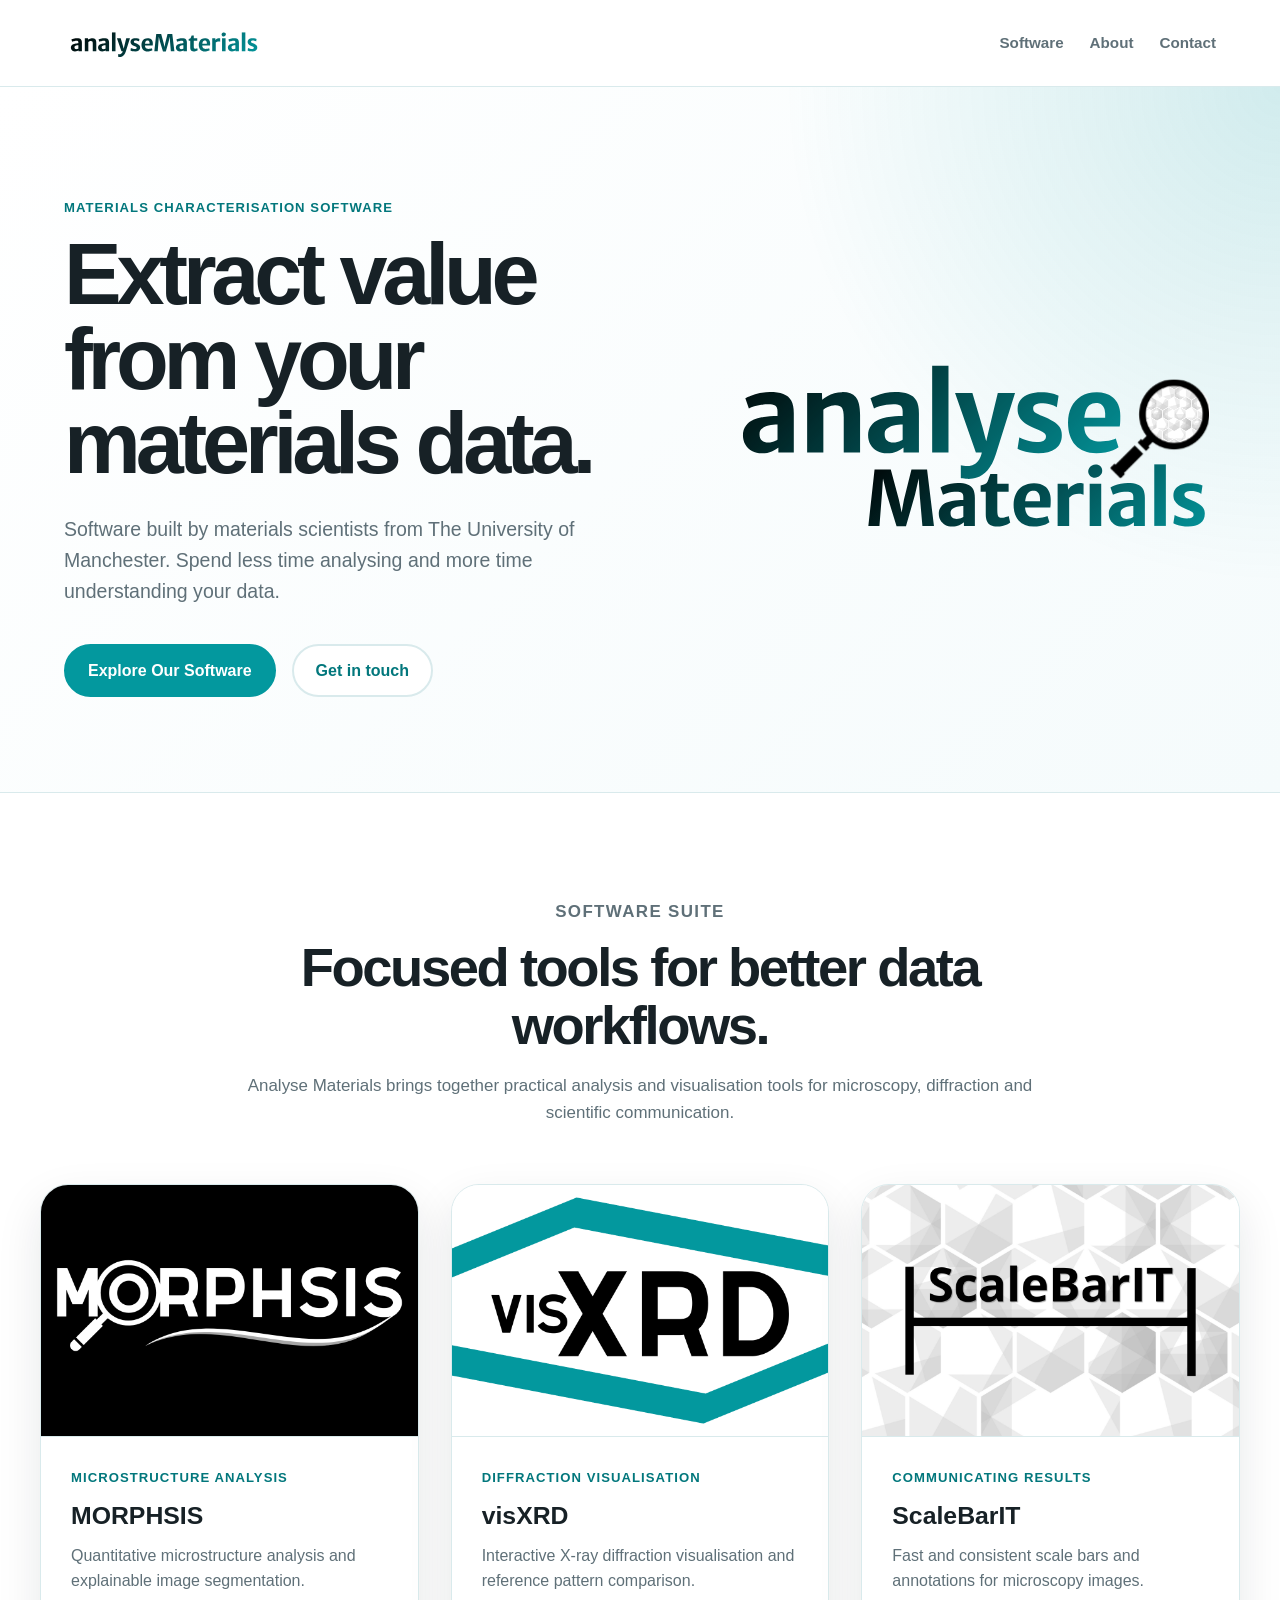
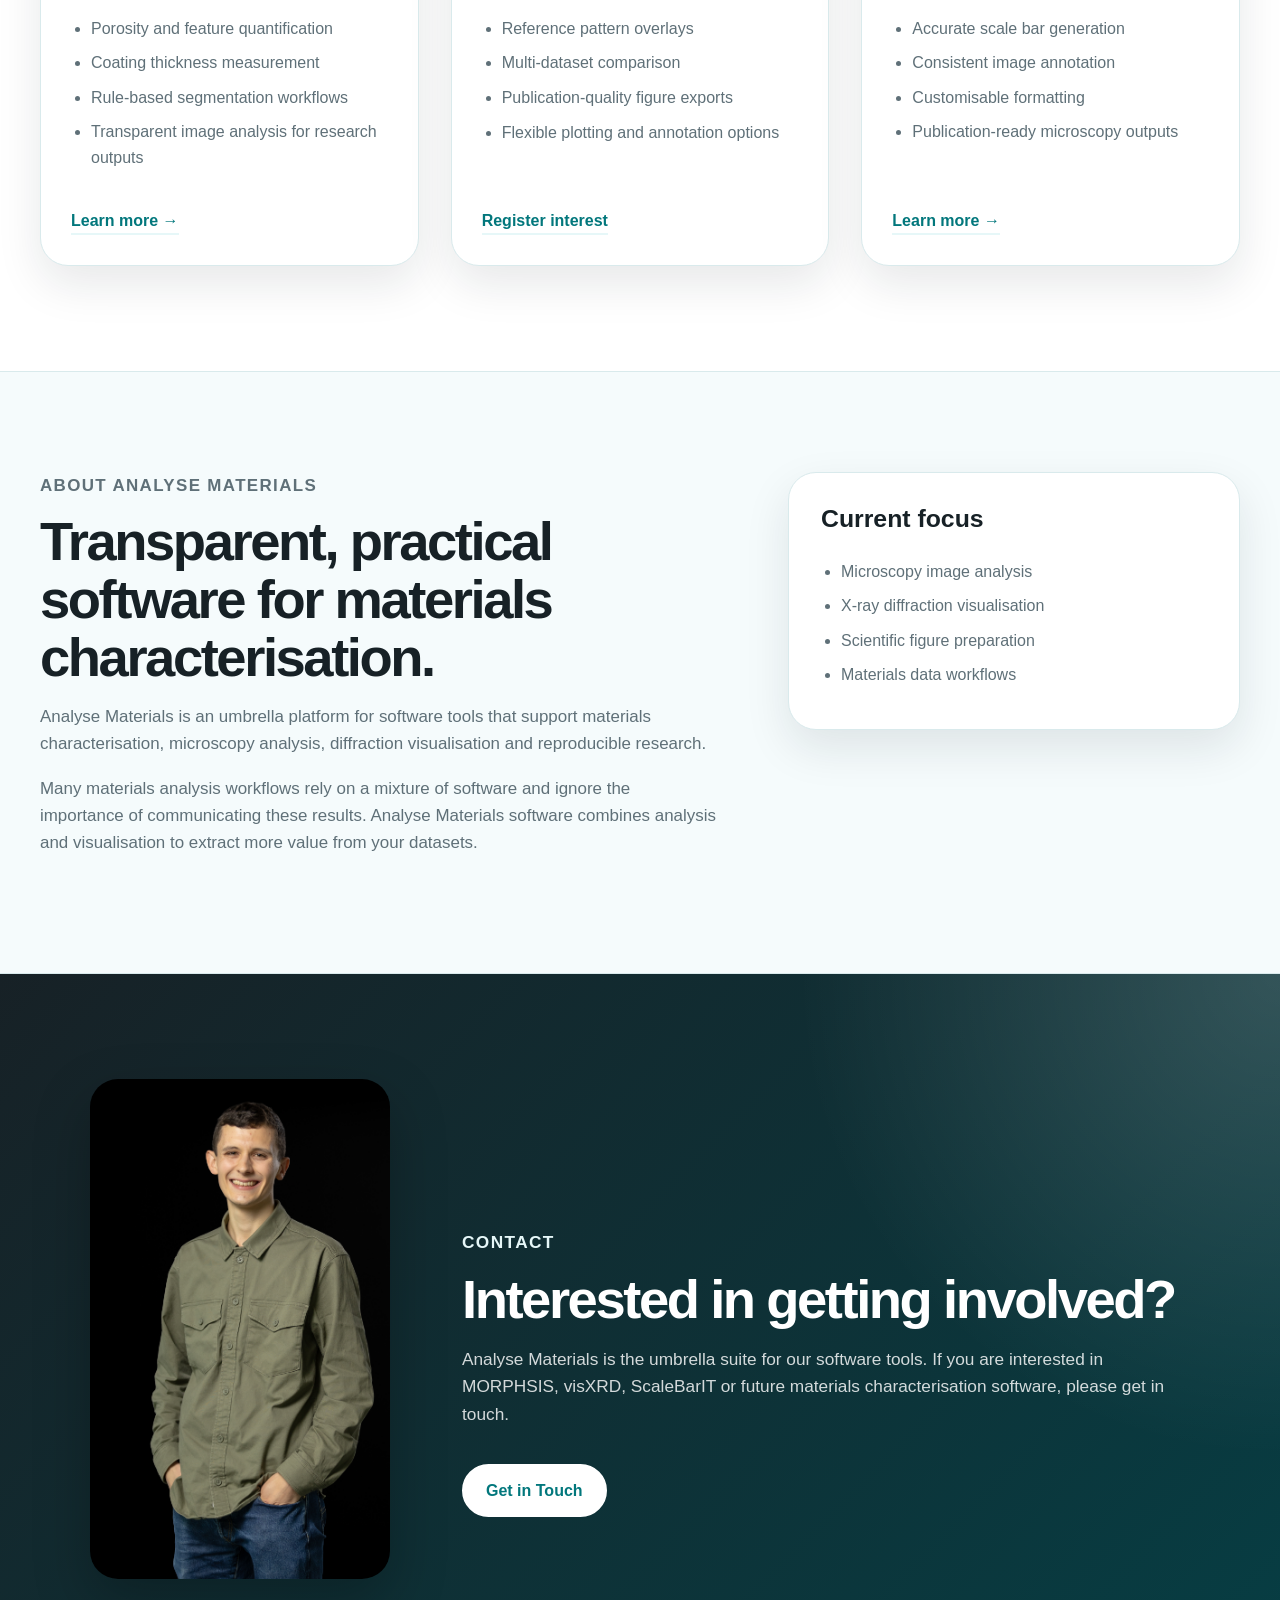
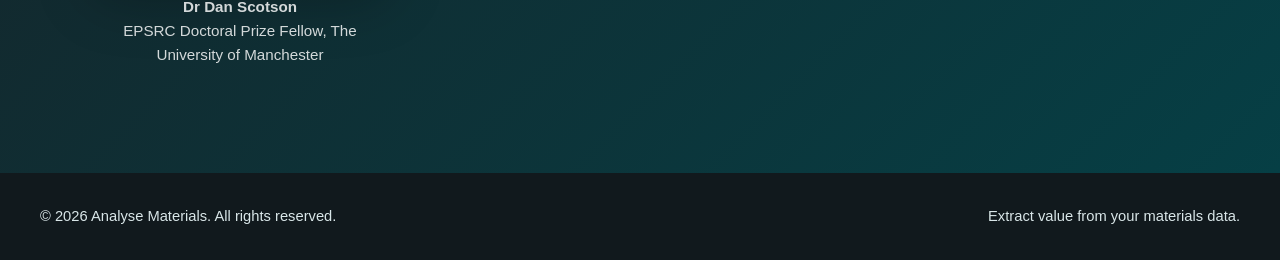
==== index.html @ a826be78 "Fix image paths in index.html" ====
<!DOCTYPE html>
<html lang="en-GB">
<head>
    <meta charset="UTF-8">
    <meta name="viewport" content="width=device-width, initial-scale=1.0">
    <title>Analyse Materials | Materials Characterisation Software</title>
    <meta name="description" content="AnalyseMaterials develops practical software tools for extracting value from your materials characterisation data, including microscopy image analysis, X-ray diffraction visualisation and spectroscopy data workflows.">
    <link rel="stylesheet" href="css/style.css">
    <links/images/analyseMaterials_Logo.svg>
    <link rel="icon" type="images/analyseMaterials_Logo.svg">
</head>
<body>
    <header class="site-header">
        <div class="nav-container">
            <a href="#top" class="site-logo" aria-label="Analyse Materials home">
              <img src="images/analyseMaterials_Banner.svg">
            </a>


            
            <nav class="site-nav" aria-label="Main navigation">
                <a href="#software">Software</a>
                <a href="#about">About</a>
                <a href="#contact">Contact</a>
            </nav>
        </div>
    </header>

    <main id="top">
        <section class="hero-section">
            <div class="hero-container">
                <div class="hero-content">
                    <p class="eyebrow">Materials characterisation software</p>
                    <h1>Extract value from your materials data.</h1>
                    <p class="hero-text">
                        Software built by materials scientists from The University of Manchester. Spend less time analysing and more time understanding your data.
                    </p>
                    <div class="hero-actions">
                        <a href="#software" class="button button-primary">Explore Our Software</a>
                        <a href="#contact" class="button button-secondary">Get in touch</a>
                    </div>
                </div>
<div class="hero-panel">
    <img
        src="images/analyseMaterials_Square_MG_Logo_1200_600_Transparent.svg"
        alt="analyseMaterials logo">
            </div>
        </section>

        <section id="software" class="software-section">
            <div class="section-header">
                <p class="section-kicker">Software suite</p>
                <h2>Focused tools for better data workflows.</h2>
                <p>
                    Analyse Materials brings together practical analysis and visualisation tools for microscopy, diffraction and scientific communication.
                </p>
            </div>

            <div class="software-grid">
                <article class="software-card">
                <div class="software-screenshot">
                        <img src="images/MORPHSIS_Logo_Screenshot.png">
        </div>
                    <div class="software-content">
                        <p class="software-type">Microstructure analysis</p>
                        <h3>MORPHSIS</h3>
                        <p class="software-tagline">
                            Quantitative microstructure analysis and explainable image segmentation.
                        </p>
                        <ul class="feature-list">
                            <li>Porosity and feature quantification</li>
                            <li>Coating thickness measurement</li>
                            <li>Rule-based segmentation workflows</li>
                            <li>Transparent image analysis for research outputs</li>
                        </ul>
                        <a href="https://www.morphsis.co"
   class="software-link"
   target="_blank"
   rel="noopener noreferrer">
    Learn more →
</a>
                    </div>
                </article>

                <article class="software-card">
                   <div class="software-screenshot">
    <img src="images/visXRD.png">
</div>

                    <div class="software-content">
                        <p class="software-type">Diffraction visualisation</p>
                        <h3>visXRD</h3>
                        <p class="software-tagline">
                            Interactive X-ray diffraction visualisation and reference pattern comparison.
                        </p>
                        <ul class="feature-list">
                            <li>Reference pattern overlays</li>
                            <li>Multi-dataset comparison</li>
                            <li>Publication-quality figure exports</li>
                            <li>Flexible plotting and annotation options</li>
                        </ul>
                        <a href="#contact" class="software-link">Register interest</a>
                    </div>
                </article>

                <article class="software-card">
                   <div class="software-screenshot">
   <img src="images/ScaleBarIT_Logo.png">
</div>
                    <div class="software-content">
                        <p class="software-type">Communicating results</p>
                        <h3>ScaleBarIT</h3>
                        <p class="software-tagline">
                            Fast and consistent scale bars and annotations for microscopy images.
                        </p>
                        <ul class="feature-list">
                            <li>Accurate scale bar generation</li>
                            <li>Consistent image annotation</li>
                            <li>Customisable formatting</li>
                            <li>Publication-ready microscopy outputs</li>
                        </ul>
<a href="https://doi.org/10.5281/zenodo.14113451"
   class="software-link"
   target="_blank"
   rel="noopener noreferrer">
    Learn more →
</a>
                    </div>
                </article>
            </div>
        </section>

        <section id="about" class="about-section">
            <div class="about-container">
                <div class="about-content">
                    <p class="section-kicker">About Analyse Materials</p>
                    <h2>Transparent, practical software for materials characterisation.</h2>
                    <p>
                        Analyse Materials is an umbrella platform for software tools that support materials characterisation, microscopy analysis, diffraction visualisation and reproducible research.
                    </p>
                    <p>
                        Many materials analysis workflows rely on a mixture of software and ignore the importance of communicating these results. Analyse Materials software combines analysis and visualisation to extract more value from your datasets.
                    </p>
                </div>
                <div class="about-card">
                    <h3>Current focus</h3>
                    <ul>
                        <li>Microscopy image analysis</li>
                        <li>X-ray diffraction visualisation</li>
                        <li>Scientific figure preparation</li>
                        <li>Materials data workflows</li>
                    </ul>
                </div>
            </div>
        </section>

        <section id="contact" class="contact-section">
            <div class="contact-container">
                <div class="contact-photo">
                    <img src="4J6A7977-Edit.jpg" alt="Dr Daniel Scotson, founder of AnalyseMaterials">
                    <p class="photo-caption">
                        <strong>Dr Dan Scotson</strong><br>
                        EPSRC Doctoral Prize Fellow, The University of Manchester
                    </p>
                </div>
                <div class="contact-content">
                    <p class="section-kicker">Contact</p>
                    <h2>Interested in getting involved?</h2>
                    <p>
                        Analyse Materials is the umbrella suite for our software tools. If you are interested in MORPHSIS, visXRD, ScaleBarIT or future materials characterisation software, please get in touch.
                    </p>
                    <a href="mailto:daniel.scotson@manchester.ac.uk" class="button button-primary">
                        Get in Touch
                    </a>
                </div>
            </div>
        </section>
    </main>

    <footer class="site-footer">
        <div class="footer-container">
            <p>&copy; 2026 Analyse Materials. All rights reserved.</p>
            <p>Extract value from your materials data.</p>
        </div>
    </footer>
</body>
</html>
---- css/style.css ----
:root {
    --colour-primary: #03989e;
    --colour-primary-dark: #02777c;
    --colour-primary-light: #e6f7f8;
    --colour-text: #172126;
    --colour-muted: #5f7078;
    --colour-background: #ffffff;
    --colour-background-soft: #f5fbfc;
    --colour-border: #d9eaec;
    --colour-dark: #172126;
    --max-width: 1200px;
    --radius-small: 12px;
    --radius-medium: 18px;
    --radius-large: 28px;
    --shadow-soft: 0 18px 45px rgba(23, 33, 38, 0.10);
    --shadow-hover: 0 24px 60px rgba(23, 33, 38, 0.16);
}

* {
    box-sizing: border-box;
}

html {
    scroll-behavior: smooth;
    scroll-padding-top: 92px;
}

body {
    margin: 0;
    font-family: Arial, Helvetica, sans-serif;
    color: var(--colour-text);
    background: var(--colour-background);
    line-height: 1.6;
    overflow-x: hidden;
}

img {
    max-width: 100%;
    display: block;
}

a {
    color: inherit;
}

h1,
h2,
h3,
p {
    overflow-wrap: anywhere;
}

h1 {
    font-size: clamp(2.4rem, 7vw, 5.4rem);
    line-height: 0.98;
    letter-spacing: -0.06em;
}

h2 {
    font-size: clamp(2rem, 5vw, 3.4rem);
    line-height: 1.06;
    letter-spacing: -0.045em;
}

h3 {
    font-size: 1.55rem;
    line-height: 1.15;
}

.site-header {
    position: sticky;
    top: 0;
    z-index: 10;
    background: rgba(255, 255, 255, 0.94);
    border-bottom: 1px solid var(--colour-border);
    backdrop-filter: blur(12px);
}

.nav-container {
    max-width: var(--max-width);
    margin: 0 auto;
    padding: 18px 24px;
    display: flex;
    align-items: center;
    justify-content: space-between;
    gap: 18px;
}

.site-logo {
    display: flex;
    align-items: center;
}

.site-logo img {
    height: clamp(36px, 5vw, 50px);
    width: auto;
}
.site-nav {
    display: flex;
    align-items: center;
    justify-content: flex-end;
    flex-wrap: wrap;
    gap: clamp(12px, 3vw, 26px);
}

.site-nav a {
    font-size: 0.95rem;
    font-weight: 700;
    color: var(--colour-muted);
    text-decoration: none;
}

.site-nav a:hover,
.site-nav a:focus-visible {
    color: var(--colour-primary);
}

.hero-section {
    background:
        radial-gradient(circle at top right, rgba(3, 152, 158, 0.16), transparent 34%),
        linear-gradient(135deg, #ffffff 0%, #f5fbfc 100%);
    border-bottom: 1px solid var(--colour-border);
}

.hero-container {
    max-width: var(--max-width);
    margin: 0 auto;
    padding: clamp(64px, 10vw, 110px) 24px clamp(58px, 9vw, 95px);
    display: grid;
    grid-template-columns: minmax(0, 1.1fr) minmax(320px, 0.9fr);
    gap: clamp(36px, 7vw, 80px);
    align-items: center;
}

.eyebrow,
.section-kicker,
.software-type {
    margin: 0 0 14px;
    color: var(--colour-primary-dark);
    font-weight: 800;
    letter-spacing: 0.08em;
    text-transform: uppercase;
    font-size: 0.82rem;
}

.hero-content h1 {
    max-width: 760px;
    margin: 0;
}

.hero-text {
    max-width: 650px;
    margin: 28px 0 0;
    color: var(--colour-muted);
    font-size: clamp(1.05rem, 2vw, 1.22rem);
}

.hero-actions {
    margin-top: 36px;
    display: flex;
    flex-wrap: wrap;
    gap: 16px;
}

.button {
    display: inline-flex;
    align-items: center;
    justify-content: center;
    min-height: 48px;
    padding: 12px 22px;
    border-radius: 999px;
    font-weight: 800;
    text-decoration: none;
    transition: transform 180ms ease, border-color 180ms ease, background 180ms ease;
}

.button:hover,
.button:focus-visible {
    transform: translateY(-2px);
}

.button-primary {
    color: #ffffff;
    background: var(--colour-primary);
    border: 2px solid var(--colour-primary);
}

.button-primary:hover,
.button-primary:focus-visible {
    background: var(--colour-primary-dark);
    border-color: var(--colour-primary-dark);
}

.button-secondary {
    color: var(--colour-primary-dark);
    background: #ffffff;
    border: 2px solid var(--colour-border);
}

.button-secondary:hover,
.button-secondary:focus-visible {
    border-color: var(--colour-primary);
}

.hero-panel {
    width: 100%;
    max-width: 1000px;
    margin-inline: auto;
}

.hero-image {
    width: 100%;
    height: auto;
    display: block;

    border-radius: 24px;
    border: 1px solid var(--colour-border);

    box-shadow:
        0 25px 60px rgba(23, 33, 38, 0.18);
}



.hero-window-bar span {
    width: 12px;
    height: 12px;
    border-radius: 50%;
    background: var(--colour-border);
}




.software-section,
.resources-section {
    padding: clamp(64px, 10vw, 105px) 24px;
    background: #ffffff;
}

.section-header {
    max-width: 790px;
    margin: 0 auto clamp(34px, 6vw, 58px);
    text-align: center;
}

.section-header h2,
.about-content h2,
.contact-content h2 {
    margin: 0;
}

.section-header p,
.about-content p,
.contact-content p,
.resource-card p {
    color: var(--colour-muted);
    font-size: 1.06rem;
}

.software-grid {
    max-width: var(--max-width);
    margin: 0 auto;
    display: grid;
    grid-template-columns: repeat(3, minmax(0, 1fr));
    gap: clamp(20px, 3vw, 32px);
}

.software-card {
    display: flex;
    flex-direction: column;
    min-width: 0;
    background: #ffffff;
    border: 1px solid var(--colour-border);
    border-radius: var(--radius-large);
    box-shadow: var(--shadow-soft);
    overflow: hidden;
    transition: transform 180ms ease, border-color 180ms ease, box-shadow 180ms ease;
}

.software-card:hover,
.software-card:focus-within {
    transform: translateY(-7px);
    box-shadow: var(--shadow-hover);
    border-color: rgba(3, 152, 158, 0.38);
}

.software-icon {
    min-height: 210px;
    padding: 28px;
    display: grid;
    place-items: center;
    background: linear-gradient(135deg, #f5fbfc, #ffffff);
}

.microstructure-pattern,
.xrd-pattern,
.scalebar-preview {
    position: relative;
    width: min(100%, 210px);
    aspect-ratio: 210 / 135;
    height: auto;
}

.microstructure-pattern span {
    position: absolute;
    border-radius: 50%;
    background: rgba(3, 152, 158, 0.18);
    border: 2px solid rgba(3, 152, 158, 0.45);
}

.microstructure-pattern span:nth-child(1) { width: 30%; height: 36%; top: 13%; left: 10%; }
.microstructure-pattern span:nth-child(2) { width: 25%; height: 46%; top: 39%; left: 40%; }
.microstructure-pattern span:nth-child(3) { width: 21%; height: 33%; top: 16%; right: 12%; }
.microstructure-pattern span:nth-child(4) { width: 17%; height: 22%; bottom: 13%; left: 15%; }
.microstructure-pattern span:nth-child(5) { width: 13%; height: 21%; bottom: 18%; right: 16%; }
.microstructure-pattern span:nth-child(6) { width: 10%; height: 15%; top: 56%; right: 33%; }

.xrd-pattern {
    display: flex;
    align-items: flex-end;
    justify-content: center;
    gap: min(7vw, 16px);
    padding: 20px 24px;
}

.software-screenshot {
    width: 100%;
    height: auto;
    overflow: hidden;
    border-bottom: 1px solid var(--colour-border);
    background: #ffffff;
}

.software-screenshot img {
    width: 100%;
    display: block;
    height: auto;
    transition: transform 0.3s ease;
}


.peak {
    display: block;
    width: 10px;
    border-radius: 999px 999px 0 0;
    background: var(--colour-primary);
}

.peak-one { height: 42px; }
.peak-two { height: 88px; }
.peak-three { height: 58px; }
.peak-four { height: 112px; }
.peak-five { height: 72px; }

.scalebar-preview {
    background:
        linear-gradient(135deg, rgba(3, 152, 158, 0.12), rgba(255, 255, 255, 0.1)),
        repeating-linear-gradient(
            45deg,
            rgba(3, 152, 158, 0.08) 0,
            rgba(3, 152, 158, 0.08) 8px,
            rgba(255, 255, 255, 0.4) 8px,
            rgba(255, 255, 255, 0.4) 16px
        );
    border-radius: var(--radius-small);
}

.image-frame {
    position: absolute;
    inset: 15%;
    border: 2px solid rgba(3, 152, 158, 0.28);
    border-radius: 12px;
}

.scale-line {
    position: absolute;
    left: 18%;
    bottom: 24%;
    width: 44%;
    height: 7px;
    border-radius: 999px;
    background: var(--colour-dark);
}

.scale-label {
    position: absolute;
    left: 18%;
    bottom: 35%;
    width: 28%;
    height: 8px;
    border-radius: 999px;
    background: rgba(23, 33, 38, 0.45);
}

.software-content {
    padding: clamp(22px, 4vw, 30px);
    display: flex;
    flex-direction: column;
    flex: 1;
}

.software-content h3 {
    margin: 0 0 12px;
}

.software-tagline {
    margin: 0 0 22px;
    color: var(--colour-muted);
}

.feature-list {
    padding-left: 20px;
    margin: 0 0 28px;
    color: var(--colour-muted);
}

.feature-list li {
    margin-bottom: 9px;
}

.software-link {
    align-self: flex-start;
    margin-top: auto;
    color: var(--colour-primary-dark);
    border-bottom: 2px solid var(--colour-primary-light);
    text-decoration: none;
    font-weight: 800;
}

.software-link:hover,
.software-link:focus-visible {
    border-bottom-color: var(--colour-primary);
}

.about-section {
    padding: clamp(64px, 10vw, 100px) 24px;
    background: var(--colour-background-soft);
    border-top: 1px solid var(--colour-border);
    border-bottom: 1px solid var(--colour-border);
}

.about-container {
    max-width: var(--max-width);
    margin: 0 auto;
    display: grid;
    grid-template-columns: minmax(0, 1.2fr) minmax(280px, 0.8fr);
    gap: clamp(28px, 6vw, 70px);
    align-items: start;
}

.about-content p {
    max-width: 760px;
}

.about-card,
.resource-card {
    padding: clamp(24px, 4vw, 32px);
    background: #ffffff;
    border: 1px solid var(--colour-border);
    border-radius: var(--radius-large);
    box-shadow: var(--shadow-soft);
}

.about-card h3,
.resource-card h3 {
    margin-top: 0;
}

.about-card ul {
    margin-bottom: 0;
    padding-left: 20px;
    color: var(--colour-muted);
}

.about-card li {
    margin-bottom: 9px;
}

.contact-section {
    padding: clamp(64px, 10vw, 105px) 24px;
    color: #ffffff;
    background:
        radial-gradient(circle at top right, rgba(255, 255, 255, 0.16), transparent 32%),
        linear-gradient(135deg, #172126, #063f45);
}

.contact-container {
    max-width: 1100px;
    margin: 0 auto;
    display: grid;
    grid-template-columns: minmax(180px, 300px) minmax(0, 1fr);
    align-items: center;
    gap: clamp(32px, 7vw, 72px);
}

.contact-photo {
    min-width: 0;
}

.contact-photo img {
    width: 100%;
    max-width: 300px;
    aspect-ratio: 3 / 5;
    height: auto;
    object-fit: cover;
    border-radius: var(--radius-large);
    box-shadow: 0 22px 55px rgba(0, 0, 0, 0.25);
    margin-inline: auto;
}

.photo-caption {
    margin: 16px auto 0;
    max-width: 300px;
    color: rgba(255, 255, 255, 0.82);
    font-size: 0.95rem;
    text-align: center;
}

.contact-content {
    min-width: 0;
}

.contact-content .section-kicker {
    color: var(--colour-primary-light);
}

.contact-content p {
    color: rgba(255, 255, 255, 0.82);
    font-size: 1.08rem;
}

.contact-content .button-primary {
    margin-top: 18px;
    background: #ffffff;
    color: var(--colour-primary-dark);
    border-color: #ffffff;
}

.contact-content .button-primary:hover,
.contact-content .button-primary:focus-visible {
    background: var(--colour-primary-light);
    border-color: var(--colour-primary-light);
}

.site-footer {
    padding: 32px 24px;
    color: #d9e6e8;
    background: #11191d;
}

.footer-container {
    max-width: var(--max-width);
    margin: 0 auto;
    display: flex;
    justify-content: space-between;
    gap: 16px;
    flex-wrap: wrap;
}

.footer-container p {
    margin: 0;
    font-size: 0.92rem;
}

@media (max-width: 1000px) {
    .software-grid {
        grid-template-columns: repeat(2, minmax(0, 1fr));
    }
}

@media (max-width: 980px) {
    .hero-container,
    .about-container,
    .contact-container {
        grid-template-columns: 1fr;
    }

    .hero-panel {
        order: -1;
    }

    .contact-content {
        text-align: center;
    }
}

@media (max-width: 768px) {
    html {
        scroll-padding-top: 130px;
    }

    .nav-container {
        flex-direction: column;
        align-items: center;
        justify-content: center;
        text-align: center;
        width: auto;
        height: auto;
        padding: 14px 18px;
    }

    .site-nav {
        justify-content: center;
    }

    .hero-container {
        padding-top: 44px;
    }

    .floating-badge {
        position: static;
        display: inline-flex;
        margin: 6px 6px 0 0;
    }

    .hero-panel {
        min-height: auto;
    }

    .software-grid {
        grid-template-columns: 1fr;
    }

    .software-card:hover,
    .software-card:focus-within {
        transform: none;
    }

    .software-card:hover .software-screenshot img {
    transform: scale(1.03);
}

    .contact-photo img {
        max-width: 230px;
    }
}

@media (max-width: 500px) {
    .nav-container,
    .hero-container,
    .software-section,
    .about-section,
    .contact-section,
    .site-footer {
        padding-left: 18px;
        padding-right: 18px;
    }

    .hero-actions {
        flex-direction: column;
    }

    .button {
        width: 100%;
    }

    .hero-card-main {
        border-radius: 22px;
    }


    .footer-container {
        display: block;
    }

    .footer-container p + p {
        margin-top: 8px;
    }
}
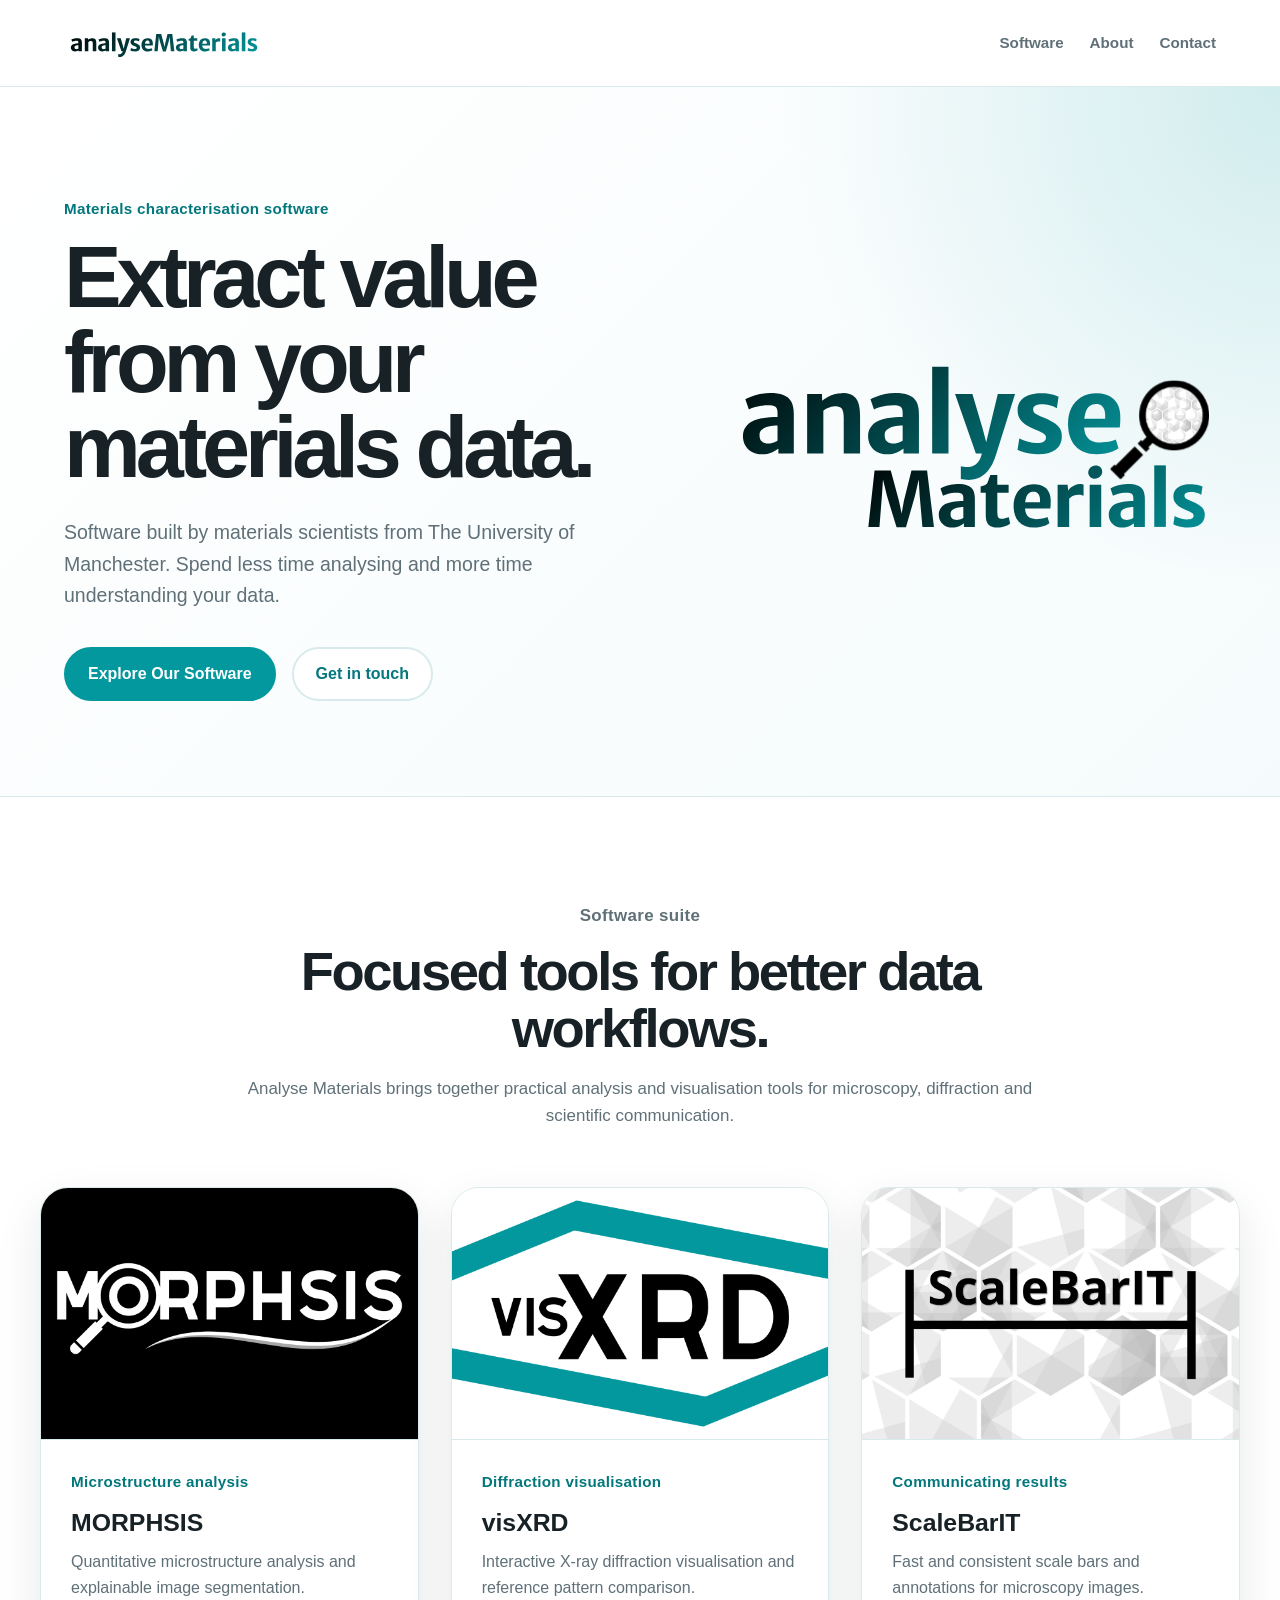
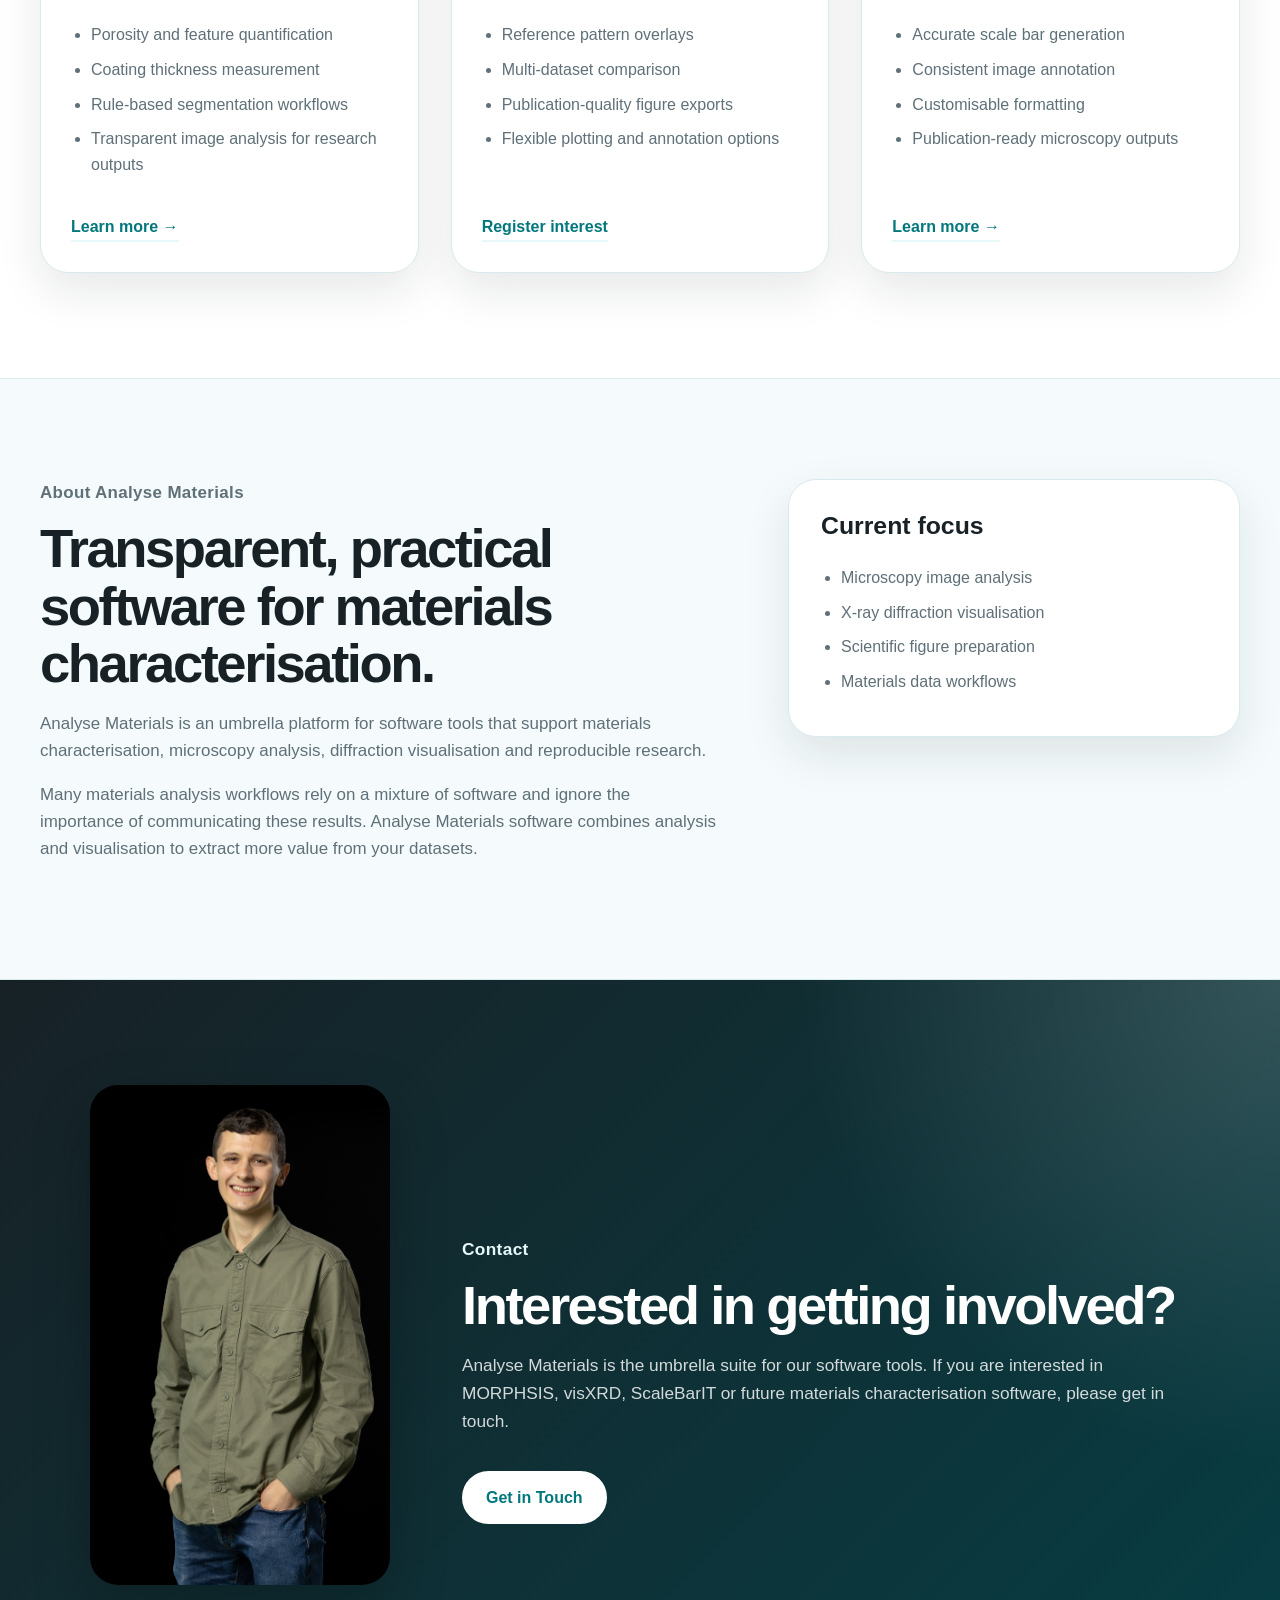
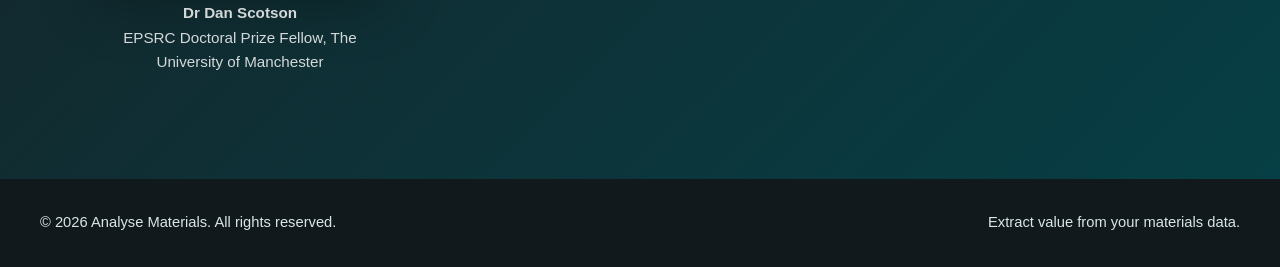
==== commit b0c8cf1d: "Fix icon link in index.html" ====
--- a/index.html
+++ b/index.html
@@ -6,14 +6,13 @@
     <title>Analyse Materials | Materials Characterisation Software</title>
     <meta name="description" content="AnalyseMaterials develops practical software tools for extracting value from your materials characterisation data, including microscopy image analysis, X-ray diffraction visualisation and spectroscopy data workflows.">
     <link rel="stylesheet" href="css/style.css">
-    <links/images/analyseMaterials_Logo.svg>
-    <link rel="icon" type="images/analyseMaterials_Logo.svg">
+    <link rel="icon" href="images/analyseMaterials_Logo.svg">
 </head>
 <body>
     <header class="site-header">
         <div class="nav-container">
             <a href="#top" class="site-logo" aria-label="Analyse Materials home">
-              <img src="images/analyseMaterials_Banner.svg">
+              <img src="images/analyseMaterials_Banner_Transparent.svg">
             </a>
 
 
--- a/css/style.css
+++ b/css/style.css
@@ -137,10 +137,10 @@
 .software-type {
     margin: 0 0 14px;
     color: var(--colour-primary-dark);
-    font-weight: 800;
-    letter-spacing: 0.08em;
-    text-transform: uppercase;
-    font-size: 0.82rem;
+    font-weight: 600;
+    letter-spacing: 0.02em;
+    text-transform: none;
+    font-size: 0.95rem;
 }
 
 .hero-content h1 {
@@ -169,7 +169,7 @@
     min-height: 48px;
     padding: 12px 22px;
     border-radius: 999px;
-    font-weight: 800;
+    font-weight: 600;
     text-decoration: none;
     transition: transform 180ms ease, border-color 180ms ease, background 180ms ease;
 }
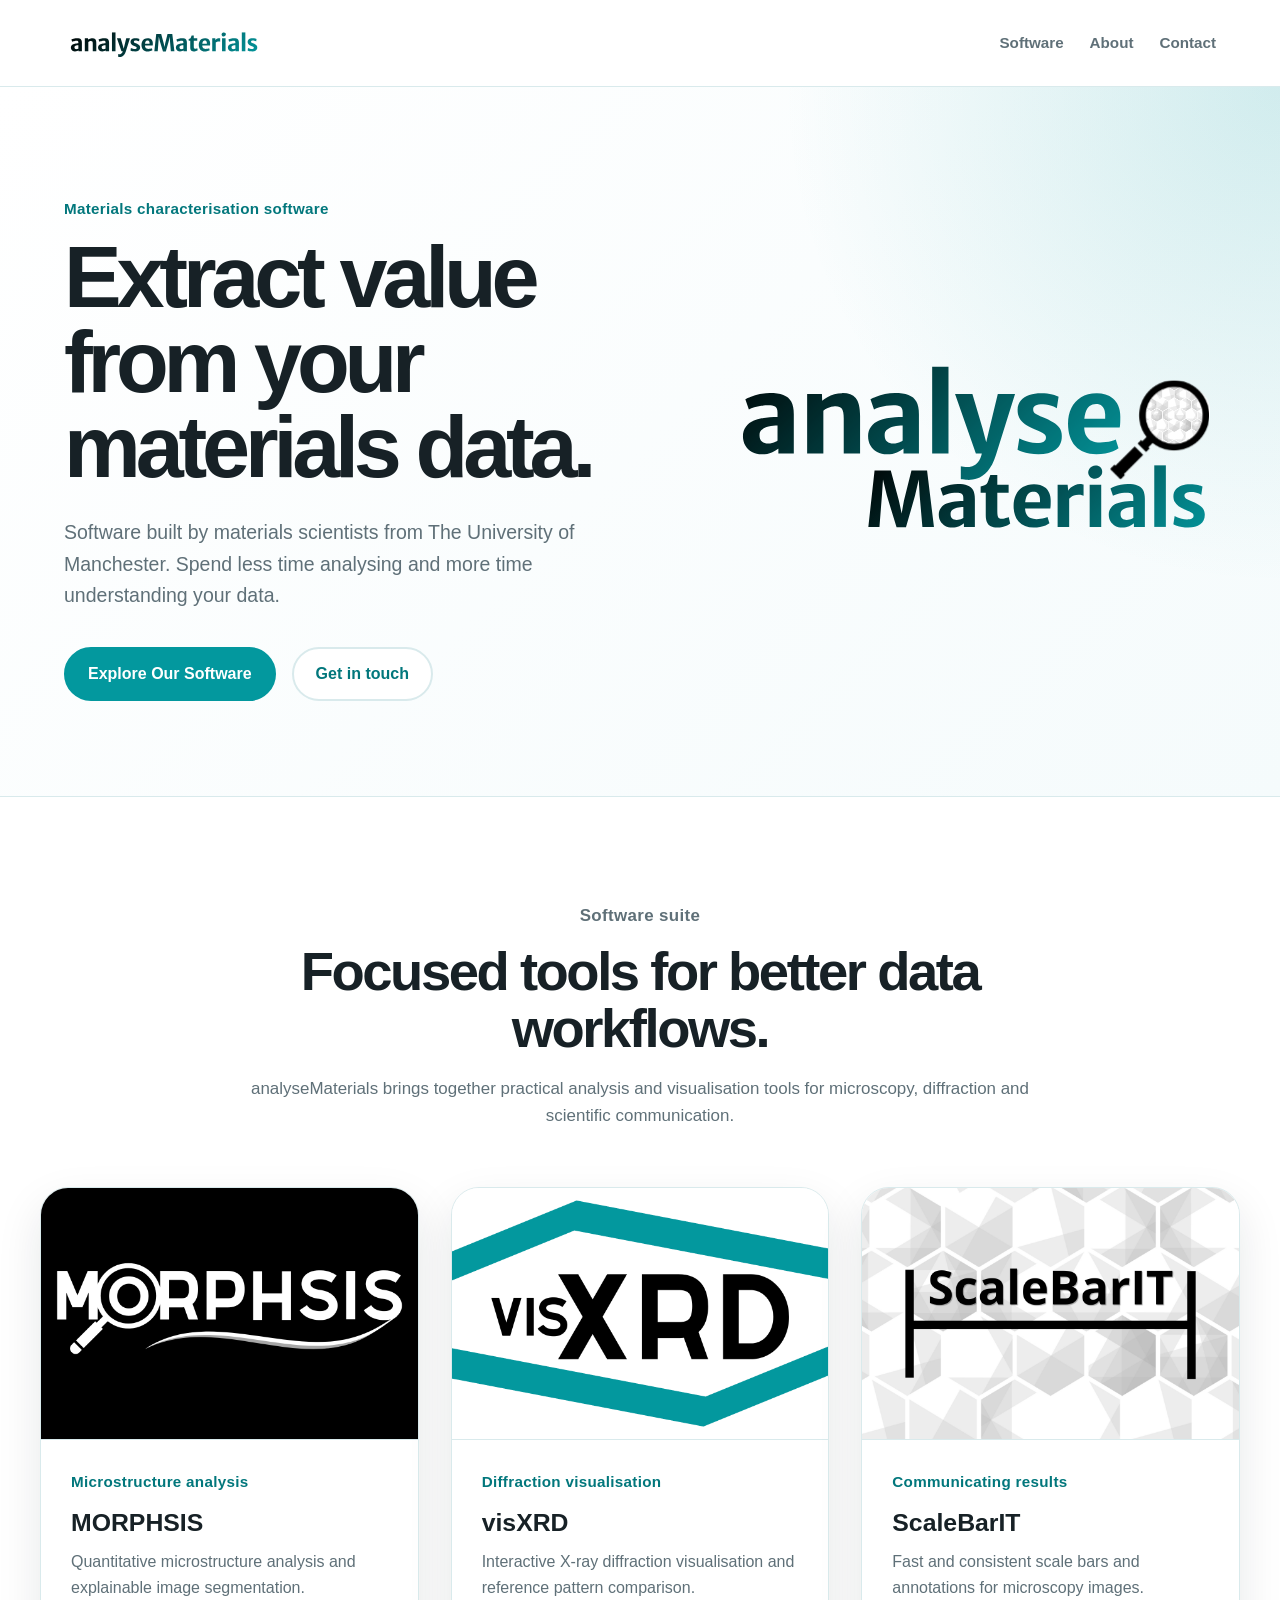
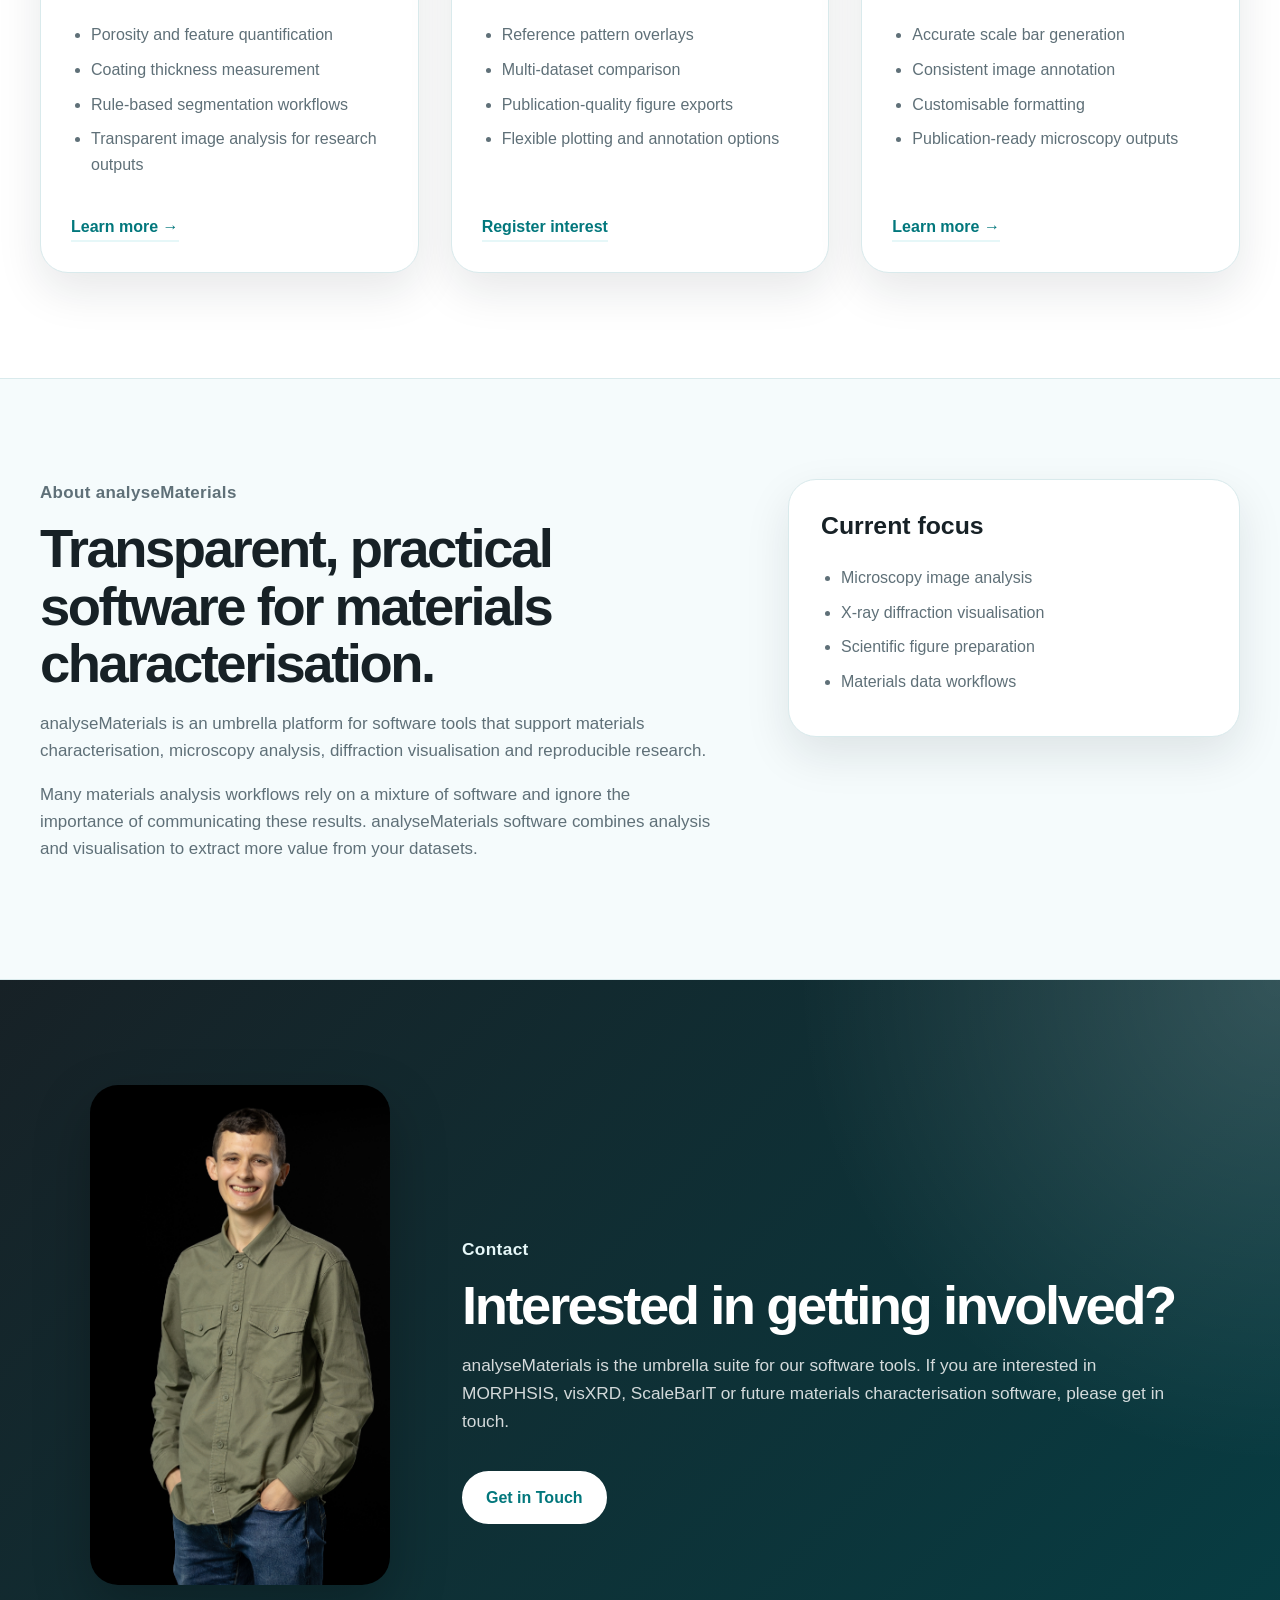
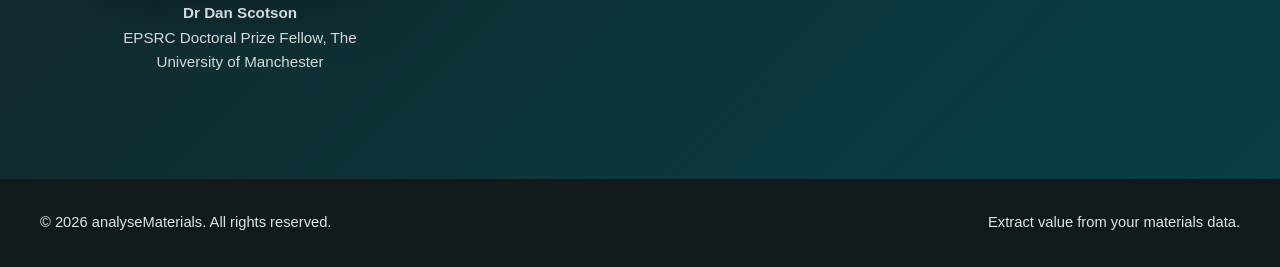
==== commit a6e335f5: "Change 'Analyse Materials' to 'analyseMaterials'" ====
--- a/index.html
+++ b/index.html
@@ -3,7 +3,7 @@
 <head>
     <meta charset="UTF-8">
     <meta name="viewport" content="width=device-width, initial-scale=1.0">
-    <title>Analyse Materials | Materials Characterisation Software</title>
+    <title>analyseMaterials | Materials Characterisation Software</title>
     <meta name="description" content="AnalyseMaterials develops practical software tools for extracting value from your materials characterisation data, including microscopy image analysis, X-ray diffraction visualisation and spectroscopy data workflows.">
     <link rel="stylesheet" href="css/style.css">
     <link rel="icon" href="images/analyseMaterials_Logo.svg">
@@ -51,7 +51,7 @@
                 <p class="section-kicker">Software suite</p>
                 <h2>Focused tools for better data workflows.</h2>
                 <p>
-                    Analyse Materials brings together practical analysis and visualisation tools for microscopy, diffraction and scientific communication.
+                    analyseMaterials brings together practical analysis and visualisation tools for microscopy, diffraction and scientific communication.
                 </p>
             </div>
 
@@ -132,13 +132,13 @@
         <section id="about" class="about-section">
             <div class="about-container">
                 <div class="about-content">
-                    <p class="section-kicker">About Analyse Materials</p>
+                    <p class="section-kicker">About analyseMaterials</p>
                     <h2>Transparent, practical software for materials characterisation.</h2>
                     <p>
-                        Analyse Materials is an umbrella platform for software tools that support materials characterisation, microscopy analysis, diffraction visualisation and reproducible research.
+                        analyseMaterials is an umbrella platform for software tools that support materials characterisation, microscopy analysis, diffraction visualisation and reproducible research.
                     </p>
                     <p>
-                        Many materials analysis workflows rely on a mixture of software and ignore the importance of communicating these results. Analyse Materials software combines analysis and visualisation to extract more value from your datasets.
+                        Many materials analysis workflows rely on a mixture of software and ignore the importance of communicating these results. analyseMaterials software combines analysis and visualisation to extract more value from your datasets.
                     </p>
                 </div>
                 <div class="about-card">
@@ -156,7 +156,7 @@
         <section id="contact" class="contact-section">
             <div class="contact-container">
                 <div class="contact-photo">
-                    <img src="4J6A7977-Edit.jpg" alt="Dr Daniel Scotson, founder of AnalyseMaterials">
+                    <img src="4J6A7977-Edit.jpg" alt="Dr Daniel Scotson, founder of analyseMaterials">
                     <p class="photo-caption">
                         <strong>Dr Dan Scotson</strong><br>
                         EPSRC Doctoral Prize Fellow, The University of Manchester
@@ -166,7 +166,7 @@
                     <p class="section-kicker">Contact</p>
                     <h2>Interested in getting involved?</h2>
                     <p>
-                        Analyse Materials is the umbrella suite for our software tools. If you are interested in MORPHSIS, visXRD, ScaleBarIT or future materials characterisation software, please get in touch.
+                        analyseMaterials is the umbrella suite for our software tools. If you are interested in MORPHSIS, visXRD, ScaleBarIT or future materials characterisation software, please get in touch.
                     </p>
                     <a href="mailto:daniel.scotson@manchester.ac.uk" class="button button-primary">
                         Get in Touch
@@ -178,7 +178,7 @@
 
     <footer class="site-footer">
         <div class="footer-container">
-            <p>&copy; 2026 Analyse Materials. All rights reserved.</p>
+            <p>&copy; 2026 analyseMaterials. All rights reserved.</p>
             <p>Extract value from your materials data.</p>
         </div>
     </footer>
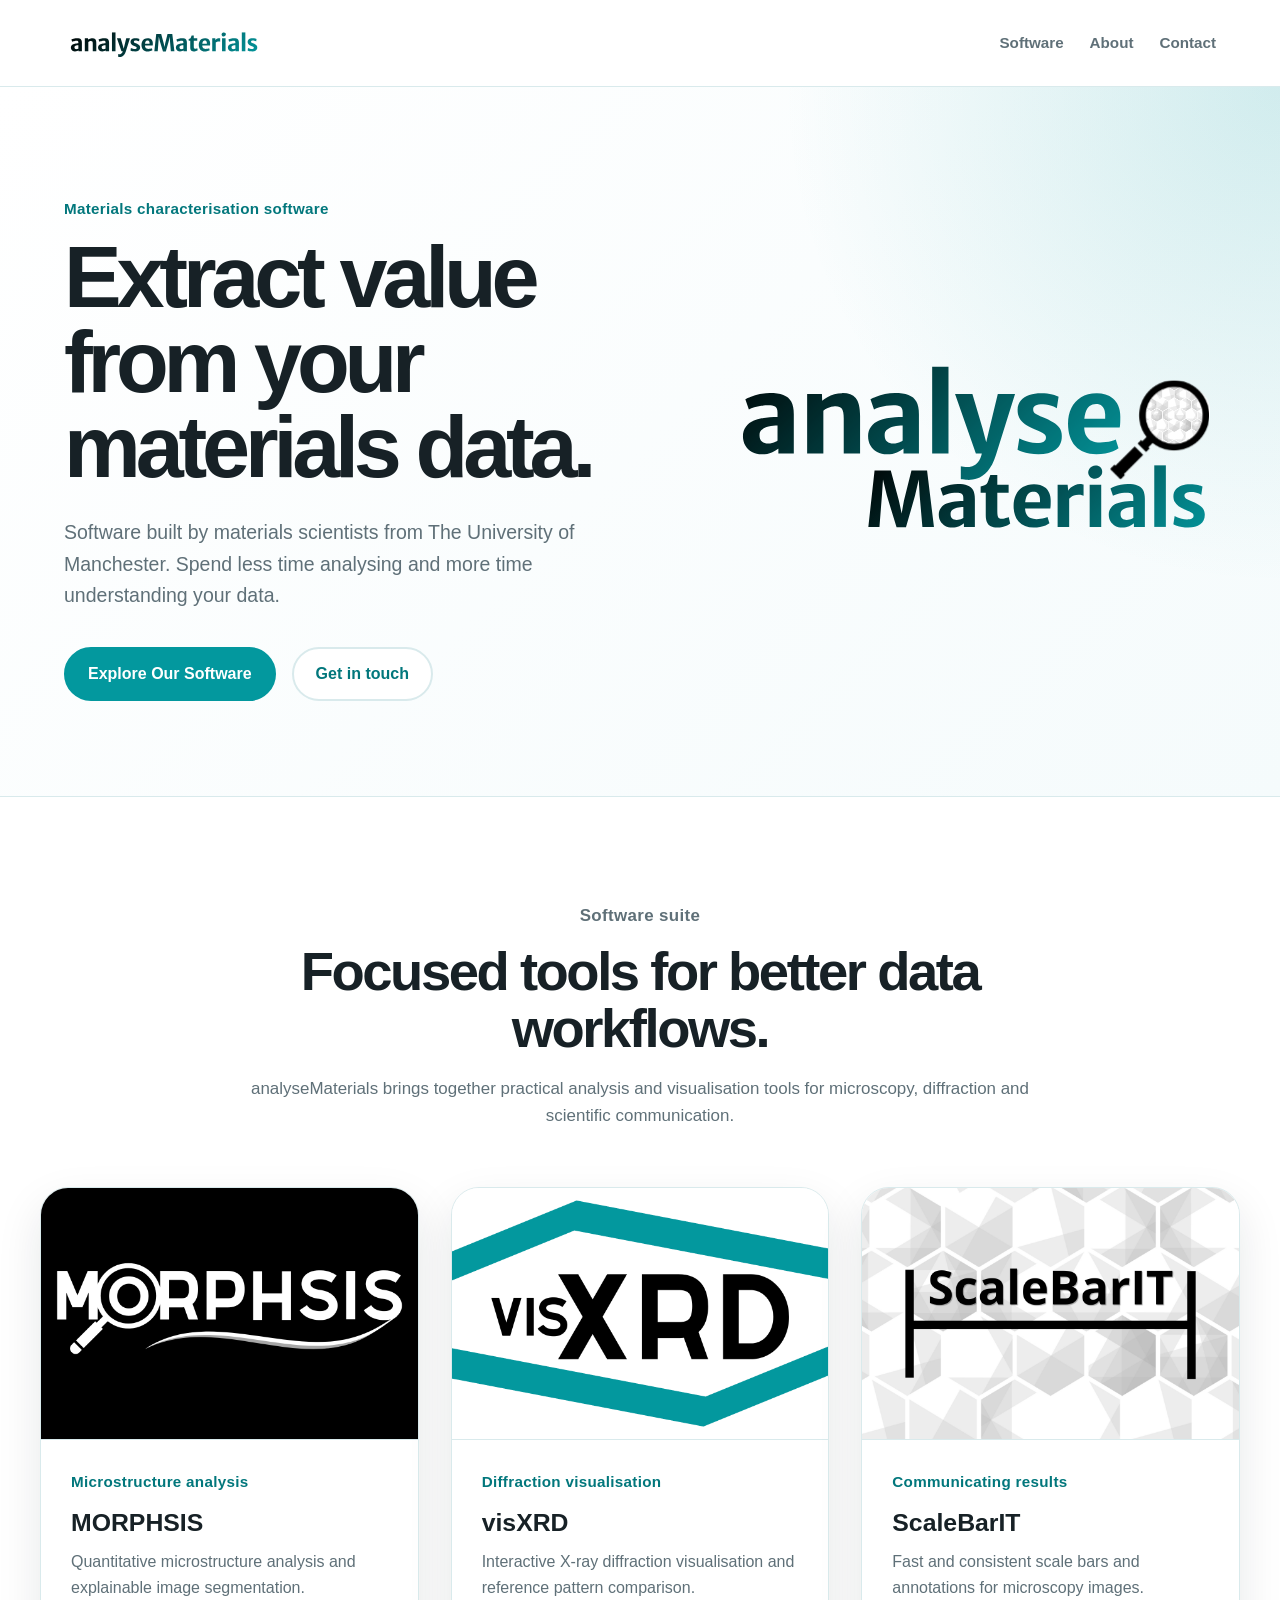
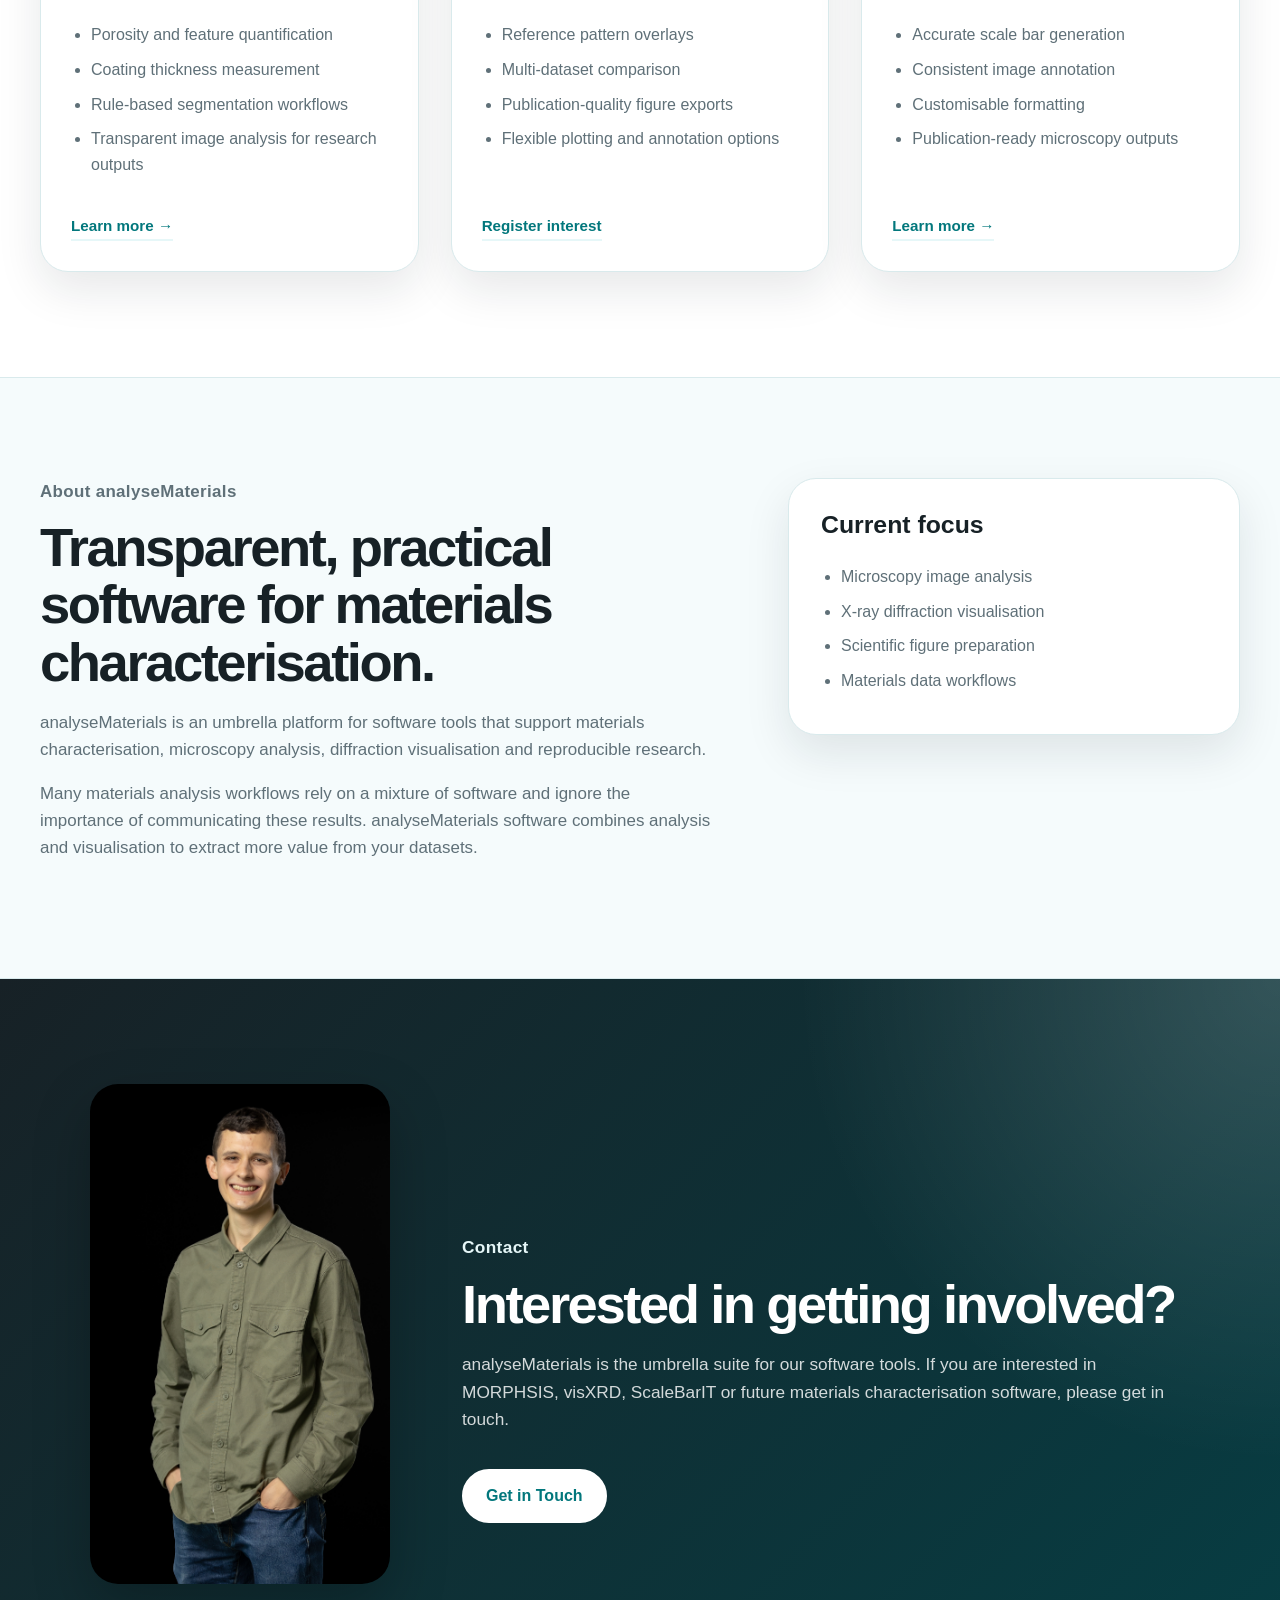
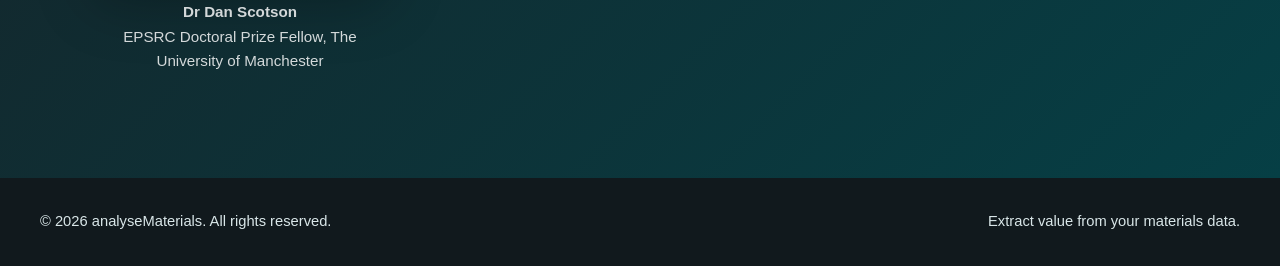
==== commit 9eb5fd2b: "Update index.html" ====
--- a/index.html
+++ b/index.html
@@ -4,7 +4,7 @@
     <meta charset="UTF-8">
     <meta name="viewport" content="width=device-width, initial-scale=1.0">
     <title>analyseMaterials | Materials Characterisation Software</title>
-    <meta name="description" content="AnalyseMaterials develops practical software tools for extracting value from your materials characterisation data, including microscopy image analysis, X-ray diffraction visualisation and spectroscopy data workflows.">
+    <meta name="description" content="analyseMaterials develops practical software tools to extract value from your materials characterisation data, including microscopy image analysis, X-ray diffraction visualisation and spectroscopy data workflows.">
     <link rel="stylesheet" href="css/style.css">
     <link rel="icon" href="images/analyseMaterials_Logo.svg">
 </head>
--- a/css/style.css
+++ b/css/style.css
@@ -425,8 +425,10 @@
     color: var(--colour-primary-dark);
     border-bottom: 2px solid var(--colour-primary-light);
     text-decoration: none;
-    font-weight: 800;
-}
+    font-weight: 600;
+    font-size: 0.95rem;
+}
+
 
 .software-link:hover,
 .software-link:focus-visible {
@@ -668,3 +670,9 @@
         margin-top: 8px;
     }
 }
+
+@media (max-width: 700px) {
+    .software-grid {
+        grid-template-columns: 1fr;
+    }
+}
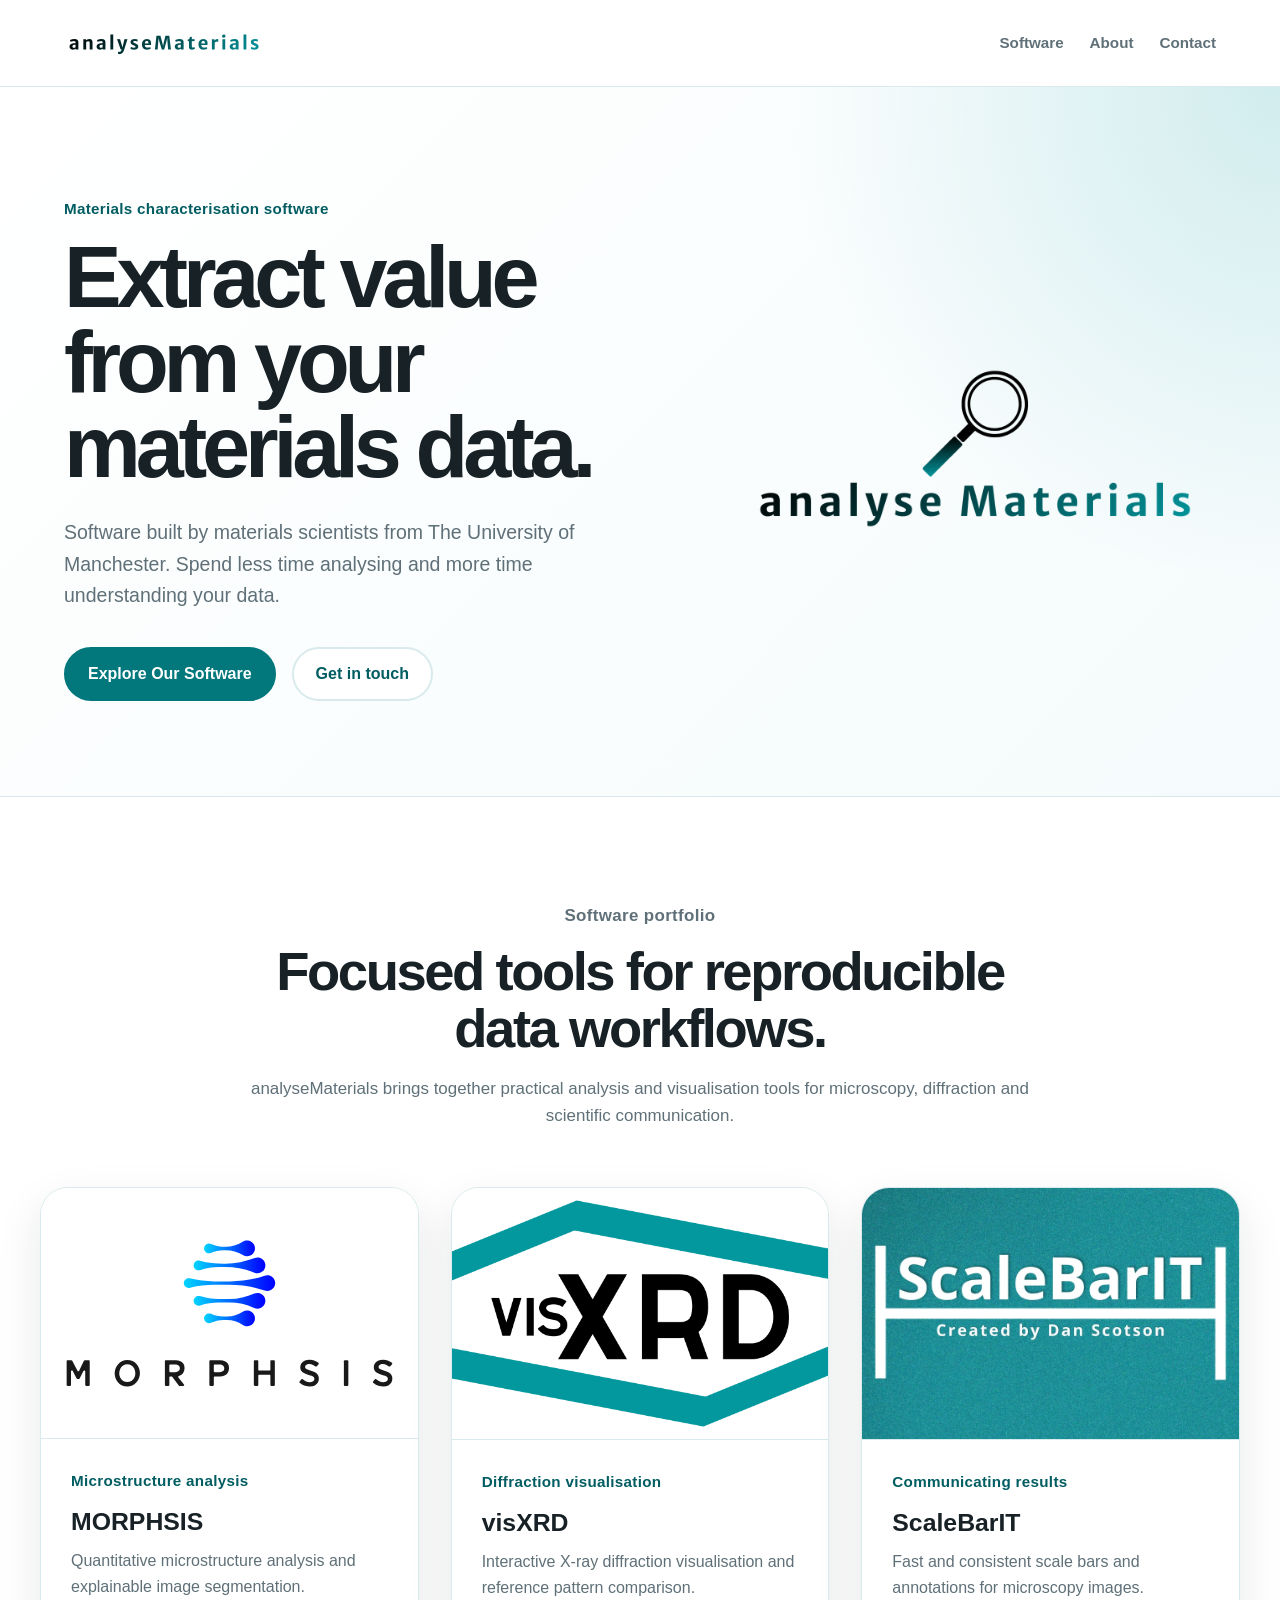
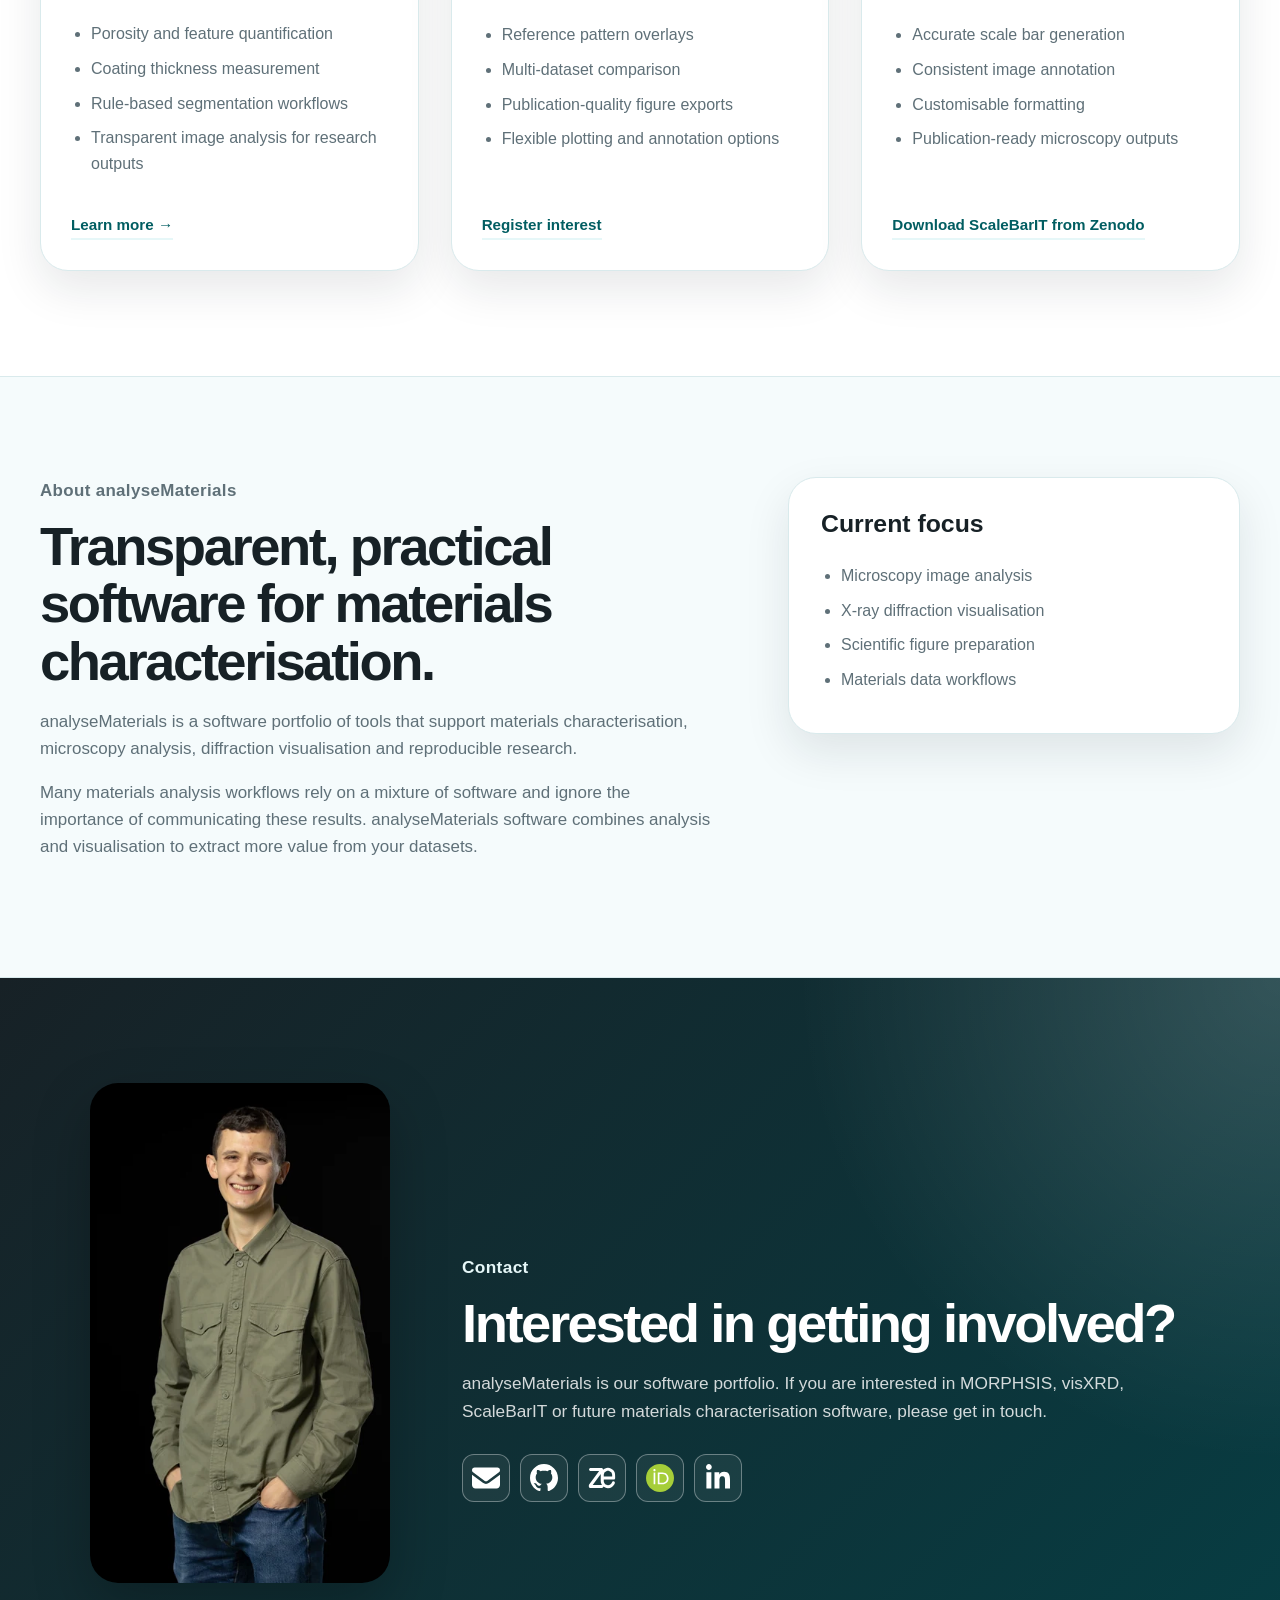
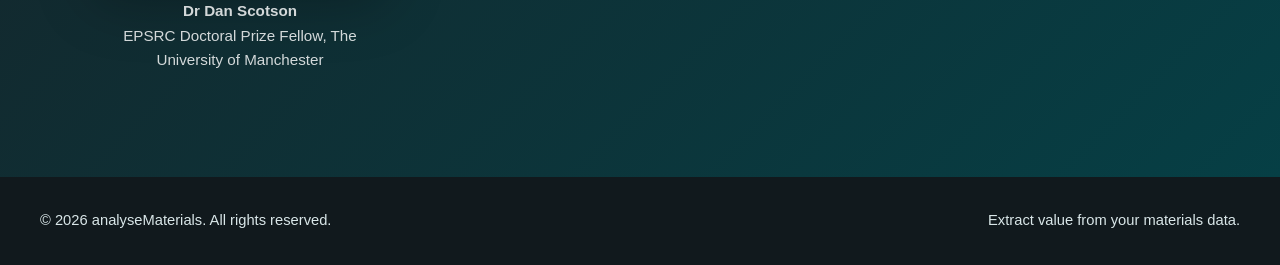
==== commit bd5103c1: "Refresh software portfolio branding and contact links Update logos and responsive images, improve co" ====
--- a/index.html
+++ b/index.html
@@ -1,10 +1,27 @@
 <!DOCTYPE html>
-<html lang="en-GB">
+<html lang="en-GB" prefix="og: https://ogp.me/ns#">
 <head>
     <meta charset="UTF-8">
     <meta name="viewport" content="width=device-width, initial-scale=1.0">
-    <title>analyseMaterials | Materials Characterisation Software</title>
-    <meta name="description" content="analyseMaterials develops practical software tools to extract value from your materials characterisation data, including microscopy image analysis, X-ray diffraction visualisation and spectroscopy data workflows.">
+    <title>analyseMaterials: Materials characterisation software</title>
+    <meta name="description" content="Software built by materials scientists to spend less time analysing and more time understanding your data.">
+    <link rel="canonical" href="https://www.analysematerials.com/">
+    <meta property="og:type" content="website">
+    <meta property="og:site_name" content="analyseMaterials">
+    <meta property="og:locale" content="en_GB">
+    <meta property="og:url" content="https://www.analysematerials.com/">
+    <meta property="og:title" content="analyseMaterials: Materials characterisation software">
+    <meta property="og:description" content="Software built by materials scientists to spend less time analysing and more time understanding your data.">
+    <meta property="og:image" content="https://www.analysematerials.com/images/analysematerials-social.png">
+    <meta property="og:image:type" content="image/png">
+    <meta property="og:image:width" content="1200">
+    <meta property="og:image:height" content="1200">
+    <meta property="og:image:alt" content="analyseMaterials logo with a magnifying glass above the name">
+    <meta name="twitter:card" content="summary">
+    <meta name="twitter:title" content="analyseMaterials: Materials characterisation software">
+    <meta name="twitter:description" content="Software built by materials scientists to spend less time analysing and more time understanding your data.">
+    <meta name="twitter:image" content="https://www.analysematerials.com/images/analysematerials-social.png">
+    <meta name="twitter:image:alt" content="analyseMaterials logo with a magnifying glass above the name">
     <link rel="stylesheet" href="css/style.css">
     <link rel="icon" href="images/analyseMaterials_Logo.svg">
 </head>
@@ -12,7 +29,7 @@
     <header class="site-header">
         <div class="nav-container">
             <a href="#top" class="site-logo" aria-label="Analyse Materials home">
-              <img src="images/analyseMaterials_Banner_Transparent.svg">
+              <img src="images/analysematerials-banner.png" alt="analyseMaterials logo" width="1600" height="400">
             </a>
 
 
@@ -39,17 +56,16 @@
                         <a href="#contact" class="button button-secondary">Get in touch</a>
                     </div>
                 </div>
-<div class="hero-panel">
-    <img
-        src="images/analyseMaterials_Square_MG_Logo_1200_600_Transparent.svg"
-        alt="analyseMaterials logo">
+                <div class="hero-panel">
+                    <img src="images/analysematerials-hero.png" alt="analyseMaterials logo" width="1200" height="600" decoding="async">
+                </div>
             </div>
         </section>
 
         <section id="software" class="software-section">
             <div class="section-header">
-                <p class="section-kicker">Software suite</p>
-                <h2>Focused tools for better data workflows.</h2>
+                <p class="section-kicker">Software portfolio</p>
+                <h2>Focused tools for reproducible data workflows.</h2>
                 <p>
                     analyseMaterials brings together practical analysis and visualisation tools for microscopy, diffraction and scientific communication.
                 </p>
@@ -57,8 +73,8 @@
 
             <div class="software-grid">
                 <article class="software-card">
-                <div class="software-screenshot">
-                        <img src="images/MORPHSIS_Logo_Screenshot.png">
+                <div class="software-screenshot software-screenshot--logo">
+                        <img src="images/morphsis-logo.svg" alt="MORPHSIS logo" width="560" height="250" loading="lazy" decoding="async">
         </div>
                     <div class="software-content">
                         <p class="software-type">Microstructure analysis</p>
@@ -83,7 +99,7 @@
 
                 <article class="software-card">
                    <div class="software-screenshot">
-    <img src="images/visXRD.png">
+    <img src="images/visXRD.png" alt="visXRD logo" width="1200" height="800" loading="lazy" decoding="async">
 </div>
 
                     <div class="software-content">
@@ -104,7 +120,7 @@
 
                 <article class="software-card">
                    <div class="software-screenshot">
-   <img src="images/ScaleBarIT_Logo.png">
+   <img src="images/scalebarit-logo.webp" alt="ScaleBarIT logo" width="900" height="600" loading="lazy" decoding="async">
 </div>
                     <div class="software-content">
                         <p class="software-type">Communicating results</p>
@@ -118,11 +134,11 @@
                             <li>Customisable formatting</li>
                             <li>Publication-ready microscopy outputs</li>
                         </ul>
-<a href="https://doi.org/10.5281/zenodo.14113451"
+<a href="https://doi.org/10.5281/zenodo.13998539"
    class="software-link"
    target="_blank"
    rel="noopener noreferrer">
-    Learn more →
+    Download ScaleBarIT from Zenodo
 </a>
                     </div>
                 </article>
@@ -135,7 +151,7 @@
                     <p class="section-kicker">About analyseMaterials</p>
                     <h2>Transparent, practical software for materials characterisation.</h2>
                     <p>
-                        analyseMaterials is an umbrella platform for software tools that support materials characterisation, microscopy analysis, diffraction visualisation and reproducible research.
+                        analyseMaterials is a software portfolio of tools that support materials characterisation, microscopy analysis, diffraction visualisation and reproducible research.
                     </p>
                     <p>
                         Many materials analysis workflows rely on a mixture of software and ignore the importance of communicating these results. analyseMaterials software combines analysis and visualisation to extract more value from your datasets.
@@ -156,7 +172,7 @@
         <section id="contact" class="contact-section">
             <div class="contact-container">
                 <div class="contact-photo">
-                    <img src="4J6A7977-Edit.jpg" alt="Dr Daniel Scotson, founder of analyseMaterials">
+                    <img src="images/dan-scotson-900.webp" srcset="images/dan-scotson-450.webp 450w, images/dan-scotson-900.webp 900w" sizes="(max-width: 768px) 180px, (max-width: 980px) 200px, 300px" alt="Dr Daniel Scotson, founder of analyseMaterials" width="900" height="1350" loading="lazy" decoding="async">
                     <p class="photo-caption">
                         <strong>Dr Dan Scotson</strong><br>
                         EPSRC Doctoral Prize Fellow, The University of Manchester
@@ -166,11 +182,35 @@
                     <p class="section-kicker">Contact</p>
                     <h2>Interested in getting involved?</h2>
                     <p>
-                        analyseMaterials is the umbrella suite for our software tools. If you are interested in MORPHSIS, visXRD, ScaleBarIT or future materials characterisation software, please get in touch.
-                    </p>
-                    <a href="mailto:daniel.scotson@manchester.ac.uk" class="button button-primary">
-                        Get in Touch
-                    </a>
+                        analyseMaterials is our software portfolio. If you are interested in MORPHSIS, visXRD, ScaleBarIT or future materials characterisation software, please get in touch.
+                    </p>
+                    <ul class="profile-links" aria-label="Contact and profile links for Dan Scotson">
+                        <li>
+                            <a class="profile-link" href="mailto:daniel.scotson@manchester.ac.uk" aria-label="Email Dan Scotson at daniel.scotson@manchester.ac.uk" title="Email Dan Scotson">
+                                <img src="images/profile-email.svg" alt="" width="28" height="28" loading="lazy" decoding="async">
+                            </a>
+                        </li>
+                        <li>
+                            <a class="profile-link" href="https://github.com/danscotson" target="_blank" rel="me noopener noreferrer" aria-label="Dan Scotson on GitHub (opens in a new tab)" title="GitHub">
+                                <img src="images/profile-github.svg" alt="" width="28" height="28" loading="lazy" decoding="async">
+                            </a>
+                        </li>
+                        <li>
+                            <a class="profile-link" href="https://zenodo.org/search?q=metadata.creators.person_or_org.name%3A%22Scotson%2C%20Daniel%22&amp;l=list&amp;p=1&amp;s=10&amp;sort=bestmatch" target="_blank" rel="me noopener noreferrer" aria-label="Dan Scotson's work on Zenodo (opens in a new tab)" title="Zenodo">
+                                <img src="images/profile-zenodo.svg" alt="" width="28" height="28" loading="lazy" decoding="async">
+                            </a>
+                        </li>
+                        <li>
+                            <a class="profile-link" href="https://orcid.org/0000-0002-2338-7493" target="_blank" rel="me noopener noreferrer" aria-label="Dan Scotson's ORCID profile (opens in a new tab)" title="ORCID">
+                                <img src="images/profile-orcid.svg" alt="" width="28" height="28" loading="lazy" decoding="async">
+                            </a>
+                        </li>
+                        <li>
+                            <a class="profile-link" href="https://www.linkedin.com/in/daniel-scotson/" target="_blank" rel="me noopener noreferrer" aria-label="Dan Scotson on LinkedIn (opens in a new tab)" title="LinkedIn">
+                                <img src="images/profile-linkedin.svg" alt="" width="28" height="28" loading="lazy" decoding="async">
+                            </a>
+                        </li>
+                    </ul>
                 </div>
             </div>
         </section>
--- a/css/style.css
+++ b/css/style.css
@@ -1,6 +1,6 @@
 :root {
-    --colour-primary: #03989e;
-    --colour-primary-dark: #02777c;
+    --colour-primary: #02777c;
+    --colour-primary-dark: #015d61;
     --colour-primary-light: #e6f7f8;
     --colour-text: #172126;
     --colour-muted: #5f7078;
@@ -36,6 +36,7 @@
 
 img {
     max-width: 100%;
+    height: auto;
     display: block;
 }
 
@@ -337,6 +338,19 @@
     display: block;
     height: auto;
     transition: transform 0.3s ease;
+}
+
+.software-screenshot--logo {
+    aspect-ratio: 3 / 2;
+    display: grid;
+    place-items: center;
+    padding: 24px;
+}
+
+.software-screenshot--logo img {
+    width: 100%;
+    height: 100%;
+    object-fit: contain;
 }
 
 
@@ -532,17 +546,41 @@
     font-size: 1.08rem;
 }
 
-.contact-content .button-primary {
-    margin-top: 18px;
-    background: #ffffff;
-    color: var(--colour-primary-dark);
+.profile-links {
+    display: flex;
+    flex-wrap: wrap;
+    gap: 10px;
+    margin: 28px 0 0;
+    padding: 0;
+    list-style: none;
+}
+
+.profile-link {
+    display: inline-flex;
+    width: 48px;
+    height: 48px;
+    align-items: center;
+    justify-content: center;
+    border: 1px solid rgba(255, 255, 255, 0.35);
+    border-radius: var(--radius-small);
+    background: rgba(255, 255, 255, 0.06);
+}
+
+.profile-link img {
+    width: 28px;
+    height: 28px;
+    object-fit: contain;
+}
+
+.profile-link:hover,
+.profile-link:focus-visible {
+    background: rgba(255, 255, 255, 0.16);
     border-color: #ffffff;
 }
 
-.contact-content .button-primary:hover,
-.contact-content .button-primary:focus-visible {
-    background: var(--colour-primary-light);
-    border-color: var(--colour-primary-light);
+.profile-link:focus-visible {
+    outline: 3px solid #ffffff;
+    outline-offset: 4px;
 }
 
 .site-footer {
@@ -580,10 +618,24 @@
 
     .hero-panel {
         order: -1;
+        max-width: 320px;
+    }
+
+    .hero-container {
+        padding-top: 40px;
+        gap: 28px;
+    }
+
+    .contact-photo img {
+        max-width: 200px;
     }
 
     .contact-content {
         text-align: center;
+    }
+
+    .profile-links {
+        justify-content: center;
     }
 }
 
@@ -607,7 +659,8 @@
     }
 
     .hero-container {
-        padding-top: 44px;
+        padding-top: 32px;
+        gap: 24px;
     }
 
     .floating-badge {
@@ -618,10 +671,25 @@
 
     .hero-panel {
         min-height: auto;
+        max-width: 240px;
     }
 
     .software-grid {
         grid-template-columns: 1fr;
+    }
+
+    .software-screenshot {
+        aspect-ratio: auto;
+        height: clamp(188px, 50vw, 260px);
+        display: grid;
+        place-items: center;
+    }
+
+    .software-screenshot img {
+        width: 100%;
+        height: 100%;
+        min-height: 0;
+        object-fit: contain;
     }
 
     .software-card:hover,
@@ -634,7 +702,7 @@
 }
 
     .contact-photo img {
-        max-width: 230px;
+        max-width: 180px;
     }
 }
 
@@ -676,3 +744,23 @@
         grid-template-columns: 1fr;
     }
 }
+
+@media (prefers-reduced-motion: reduce) {
+    html {
+        scroll-behavior: auto;
+    }
+
+    .button,
+    .software-card,
+    .software-screenshot img {
+        transition: none;
+    }
+
+    .button:hover,
+    .button:focus-visible,
+    .software-card:hover,
+    .software-card:focus-within,
+    .software-card:hover .software-screenshot img {
+        transform: none;
+    }
+}
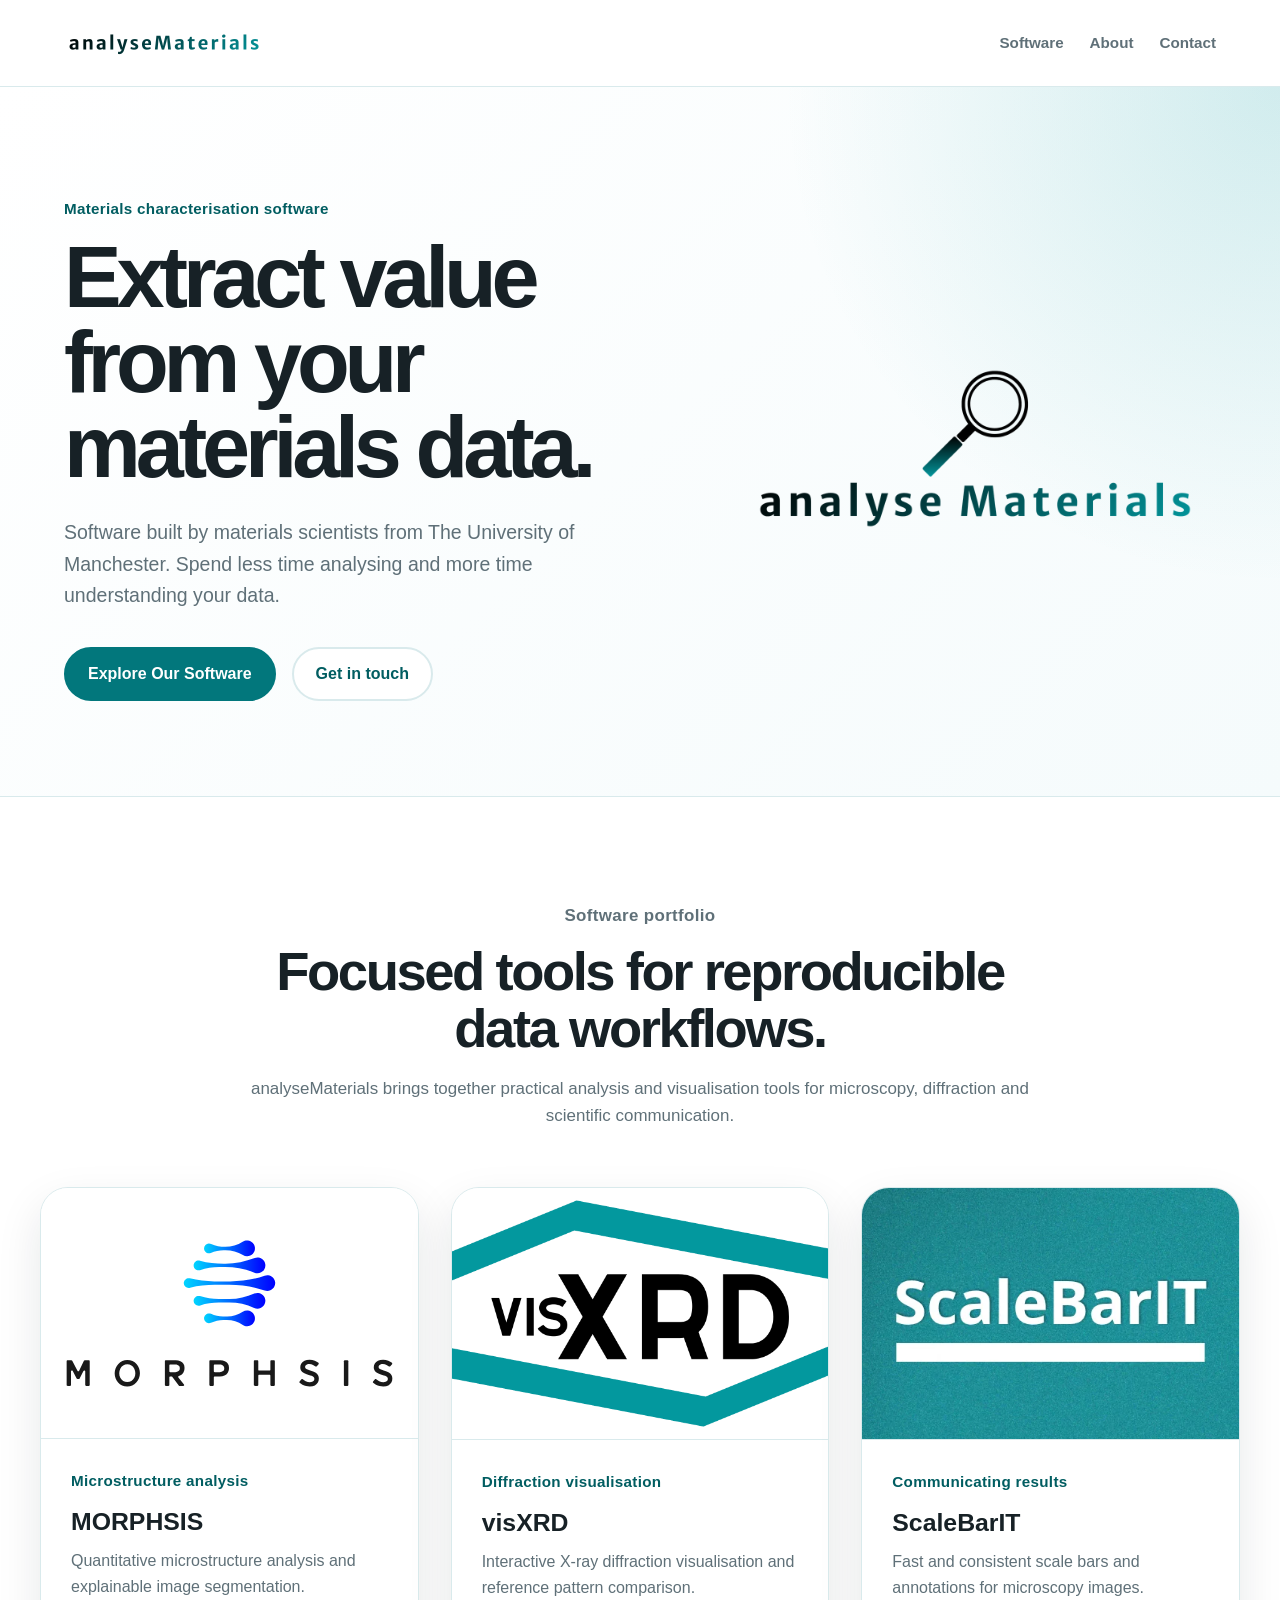
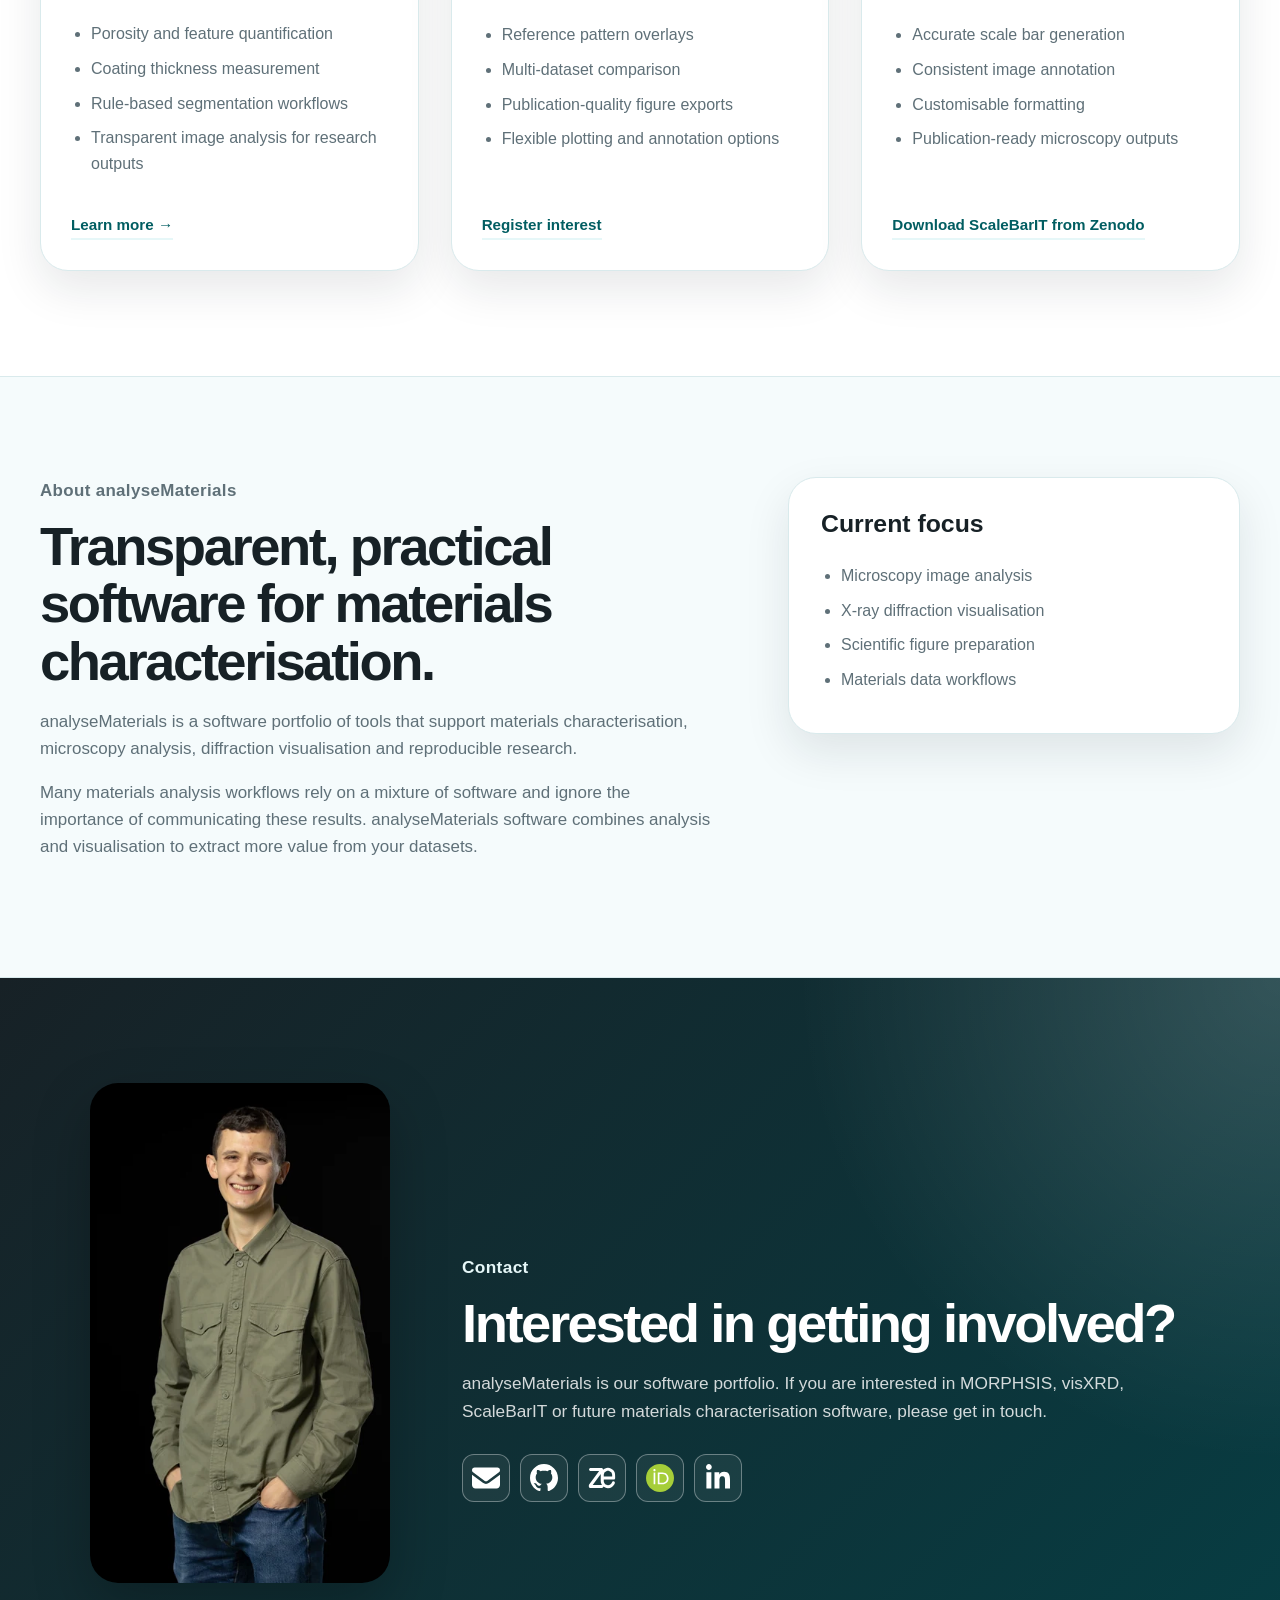
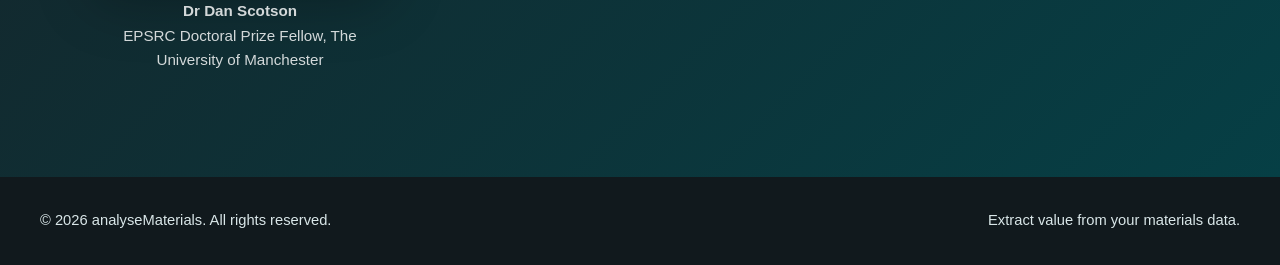
==== commit 2b9b25b3: "Use responsive ScaleBarIT v3 logo variants Select the new phone, tablet and desktop wordmarks by scr" ====
--- a/index.html
+++ b/index.html
@@ -119,9 +119,13 @@
                 </article>
 
                 <article class="software-card">
-                   <div class="software-screenshot">
-   <img src="images/scalebarit-logo.webp" alt="ScaleBarIT logo" width="900" height="600" loading="lazy" decoding="async">
-</div>
+                    <div class="software-screenshot software-screenshot--scalebarit">
+                        <picture>
+                            <source media="(max-width: 500px)" srcset="images/scalebarit-logo-phone.webp" width="1000" height="500">
+                            <source media="(max-width: 768px)" srcset="images/scalebarit-logo-tablet.webp" width="1440" height="480">
+                            <img src="images/scalebarit-logo-square.webp" alt="ScaleBarIT logo" width="500" height="500" loading="lazy" decoding="async">
+                        </picture>
+                    </div>
                     <div class="software-content">
                         <p class="software-type">Communicating results</p>
                         <h3>ScaleBarIT</h3>
--- a/css/style.css
+++ b/css/style.css
@@ -353,6 +353,22 @@
     object-fit: contain;
 }
 
+.software-screenshot--scalebarit {
+    box-sizing: content-box;
+    aspect-ratio: 3 / 2;
+}
+
+.software-screenshot--scalebarit picture {
+    display: block;
+    width: 100%;
+    height: 100%;
+}
+
+.software-screenshot--scalebarit img {
+    width: 100%;
+    height: 100%;
+    object-fit: cover;
+}
 
 .peak {
     display: block;
@@ -692,6 +708,12 @@
         object-fit: contain;
     }
 
+    .software-screenshot--scalebarit {
+        aspect-ratio: 3 / 1;
+        height: auto;
+        display: block;
+    }
+
     .software-card:hover,
     .software-card:focus-within {
         transform: none;
@@ -707,6 +729,10 @@
 }
 
 @media (max-width: 500px) {
+    .software-screenshot--scalebarit {
+        aspect-ratio: 2 / 1;
+    }
+
     .nav-container,
     .hero-container,
     .software-section,
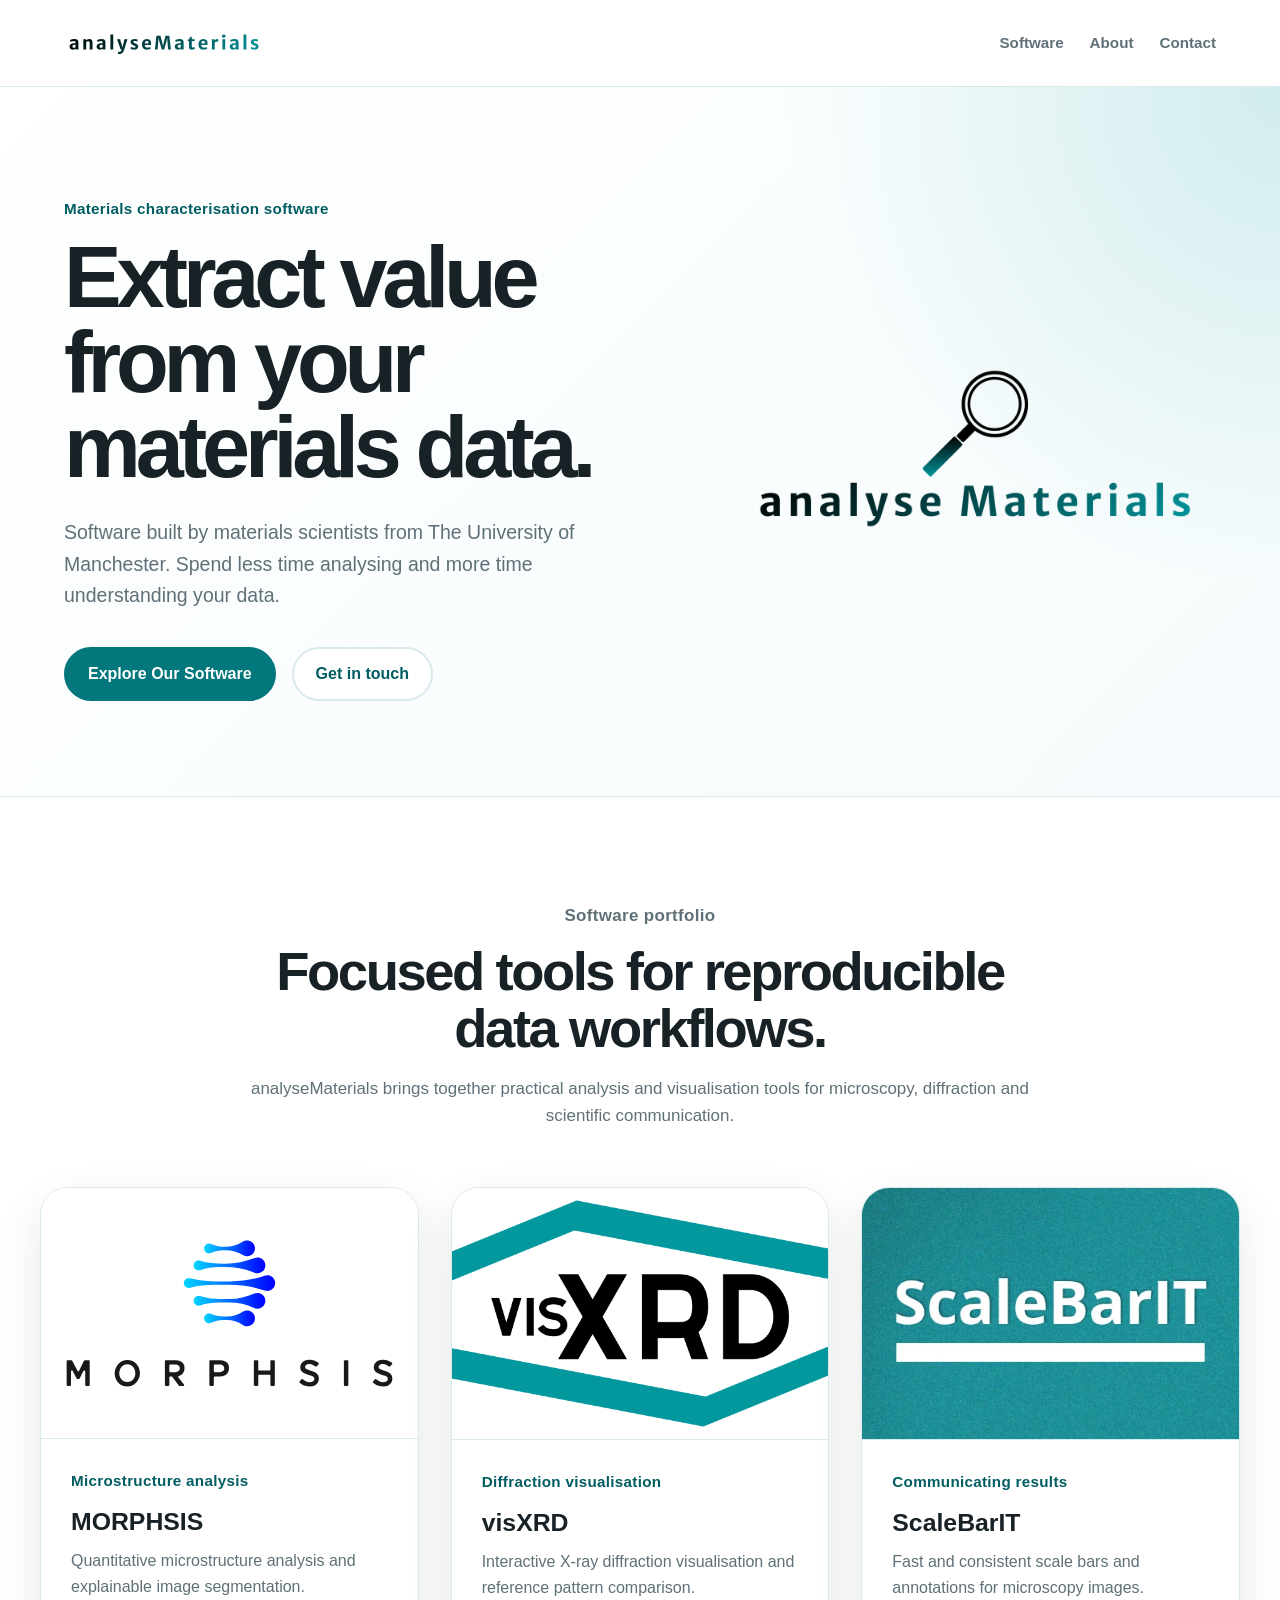
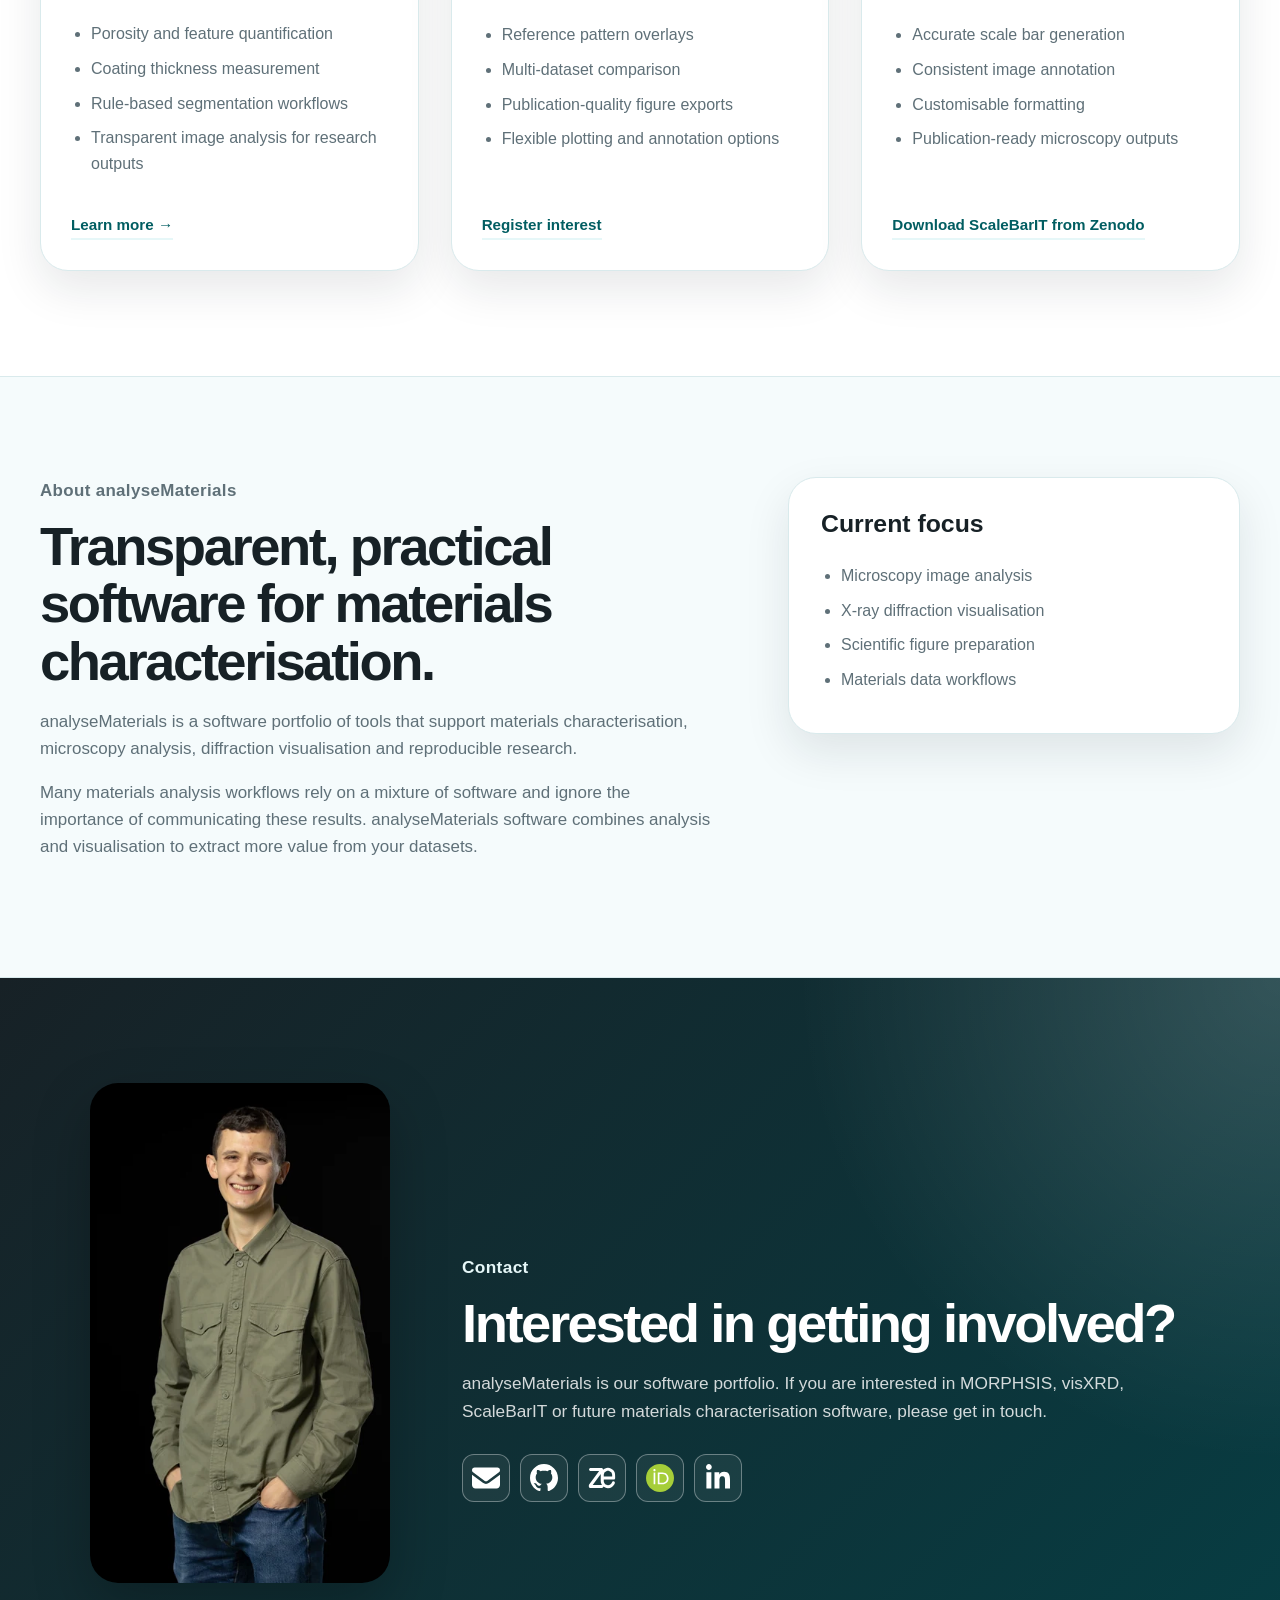
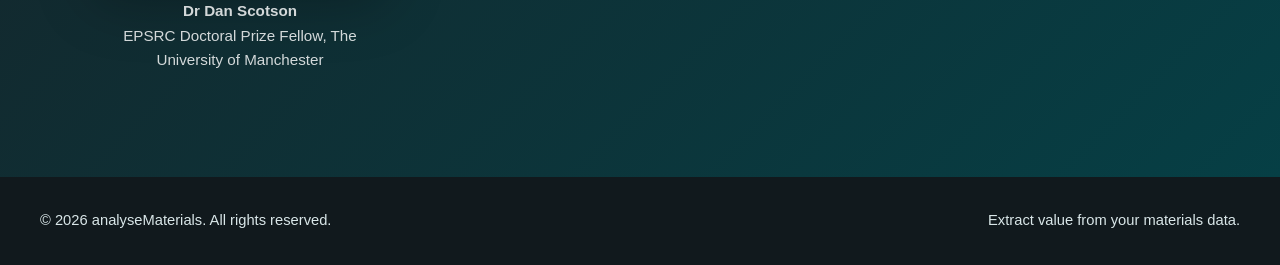
==== commit b87a8cfd: "Fix header transparency and use magnifying-glass favicon" ====
--- a/index.html
+++ b/index.html
@@ -23,13 +23,13 @@
     <meta name="twitter:image" content="https://www.analysematerials.com/images/analysematerials-social.png">
     <meta name="twitter:image:alt" content="analyseMaterials logo with a magnifying glass above the name">
     <link rel="stylesheet" href="css/style.css">
-    <link rel="icon" href="images/analyseMaterials_Logo.svg">
+    <link rel="icon" type="image/png" sizes="96x96" href="images/analysematerials-favicon.png">
 </head>
 <body>
     <header class="site-header">
         <div class="nav-container">
             <a href="#top" class="site-logo" aria-label="Analyse Materials home">
-              <img src="images/analysematerials-banner.png" alt="analyseMaterials logo" width="1600" height="400">
+              <img src="images/analysematerials-banner-transparent.png" alt="analyseMaterials logo" width="1600" height="400">
             </a>
 
 
